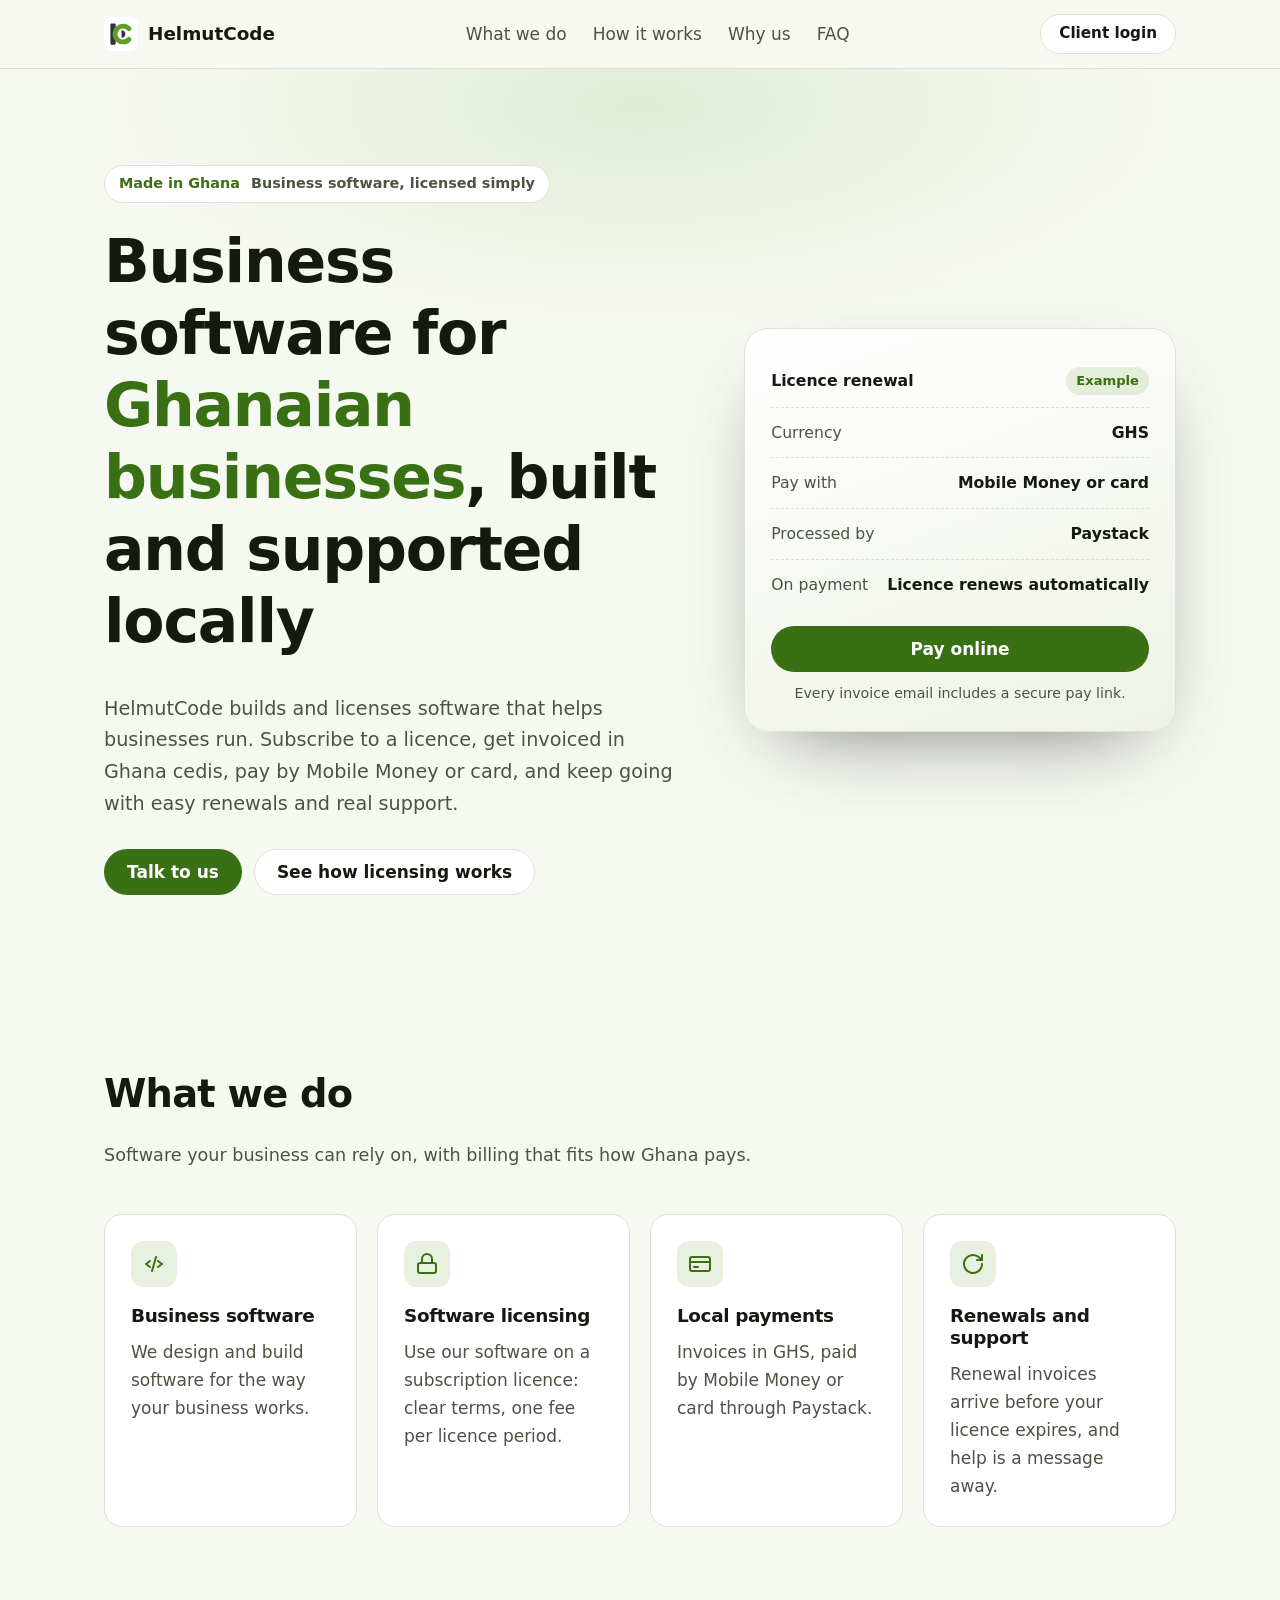
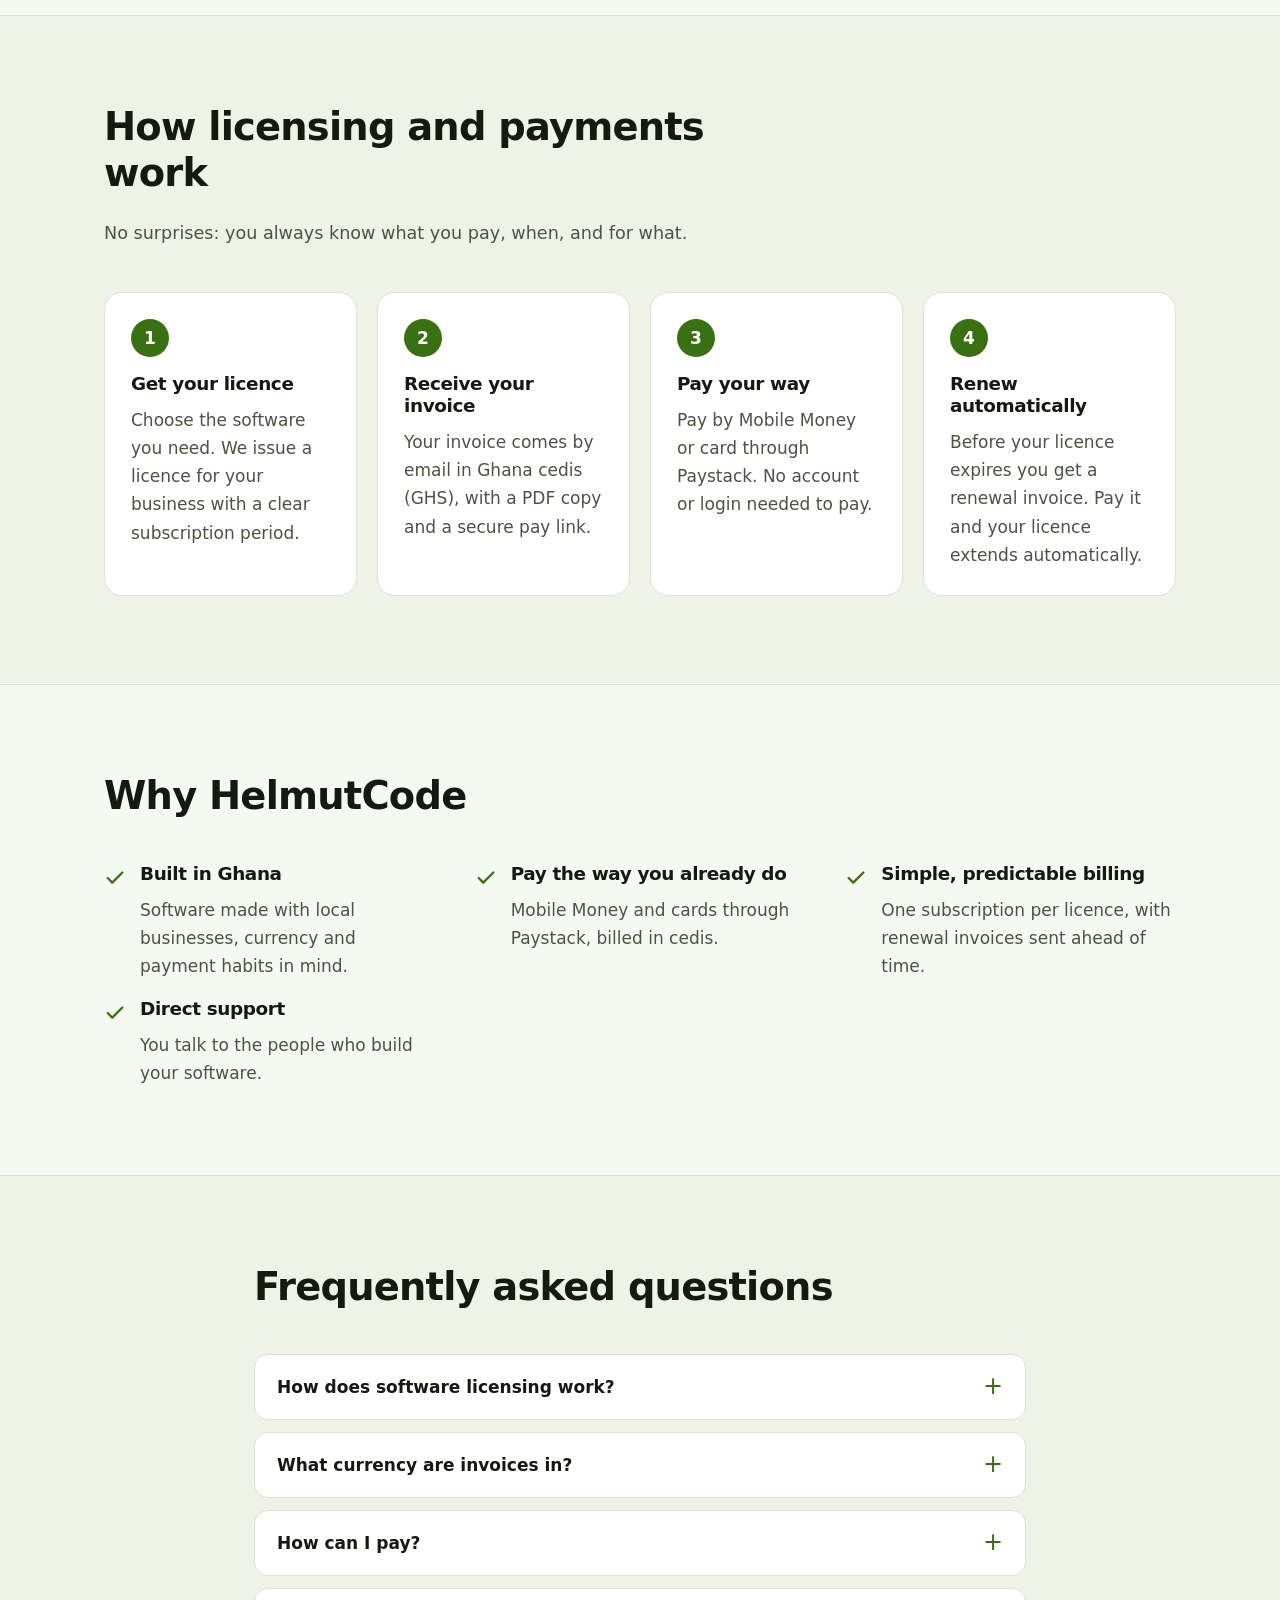
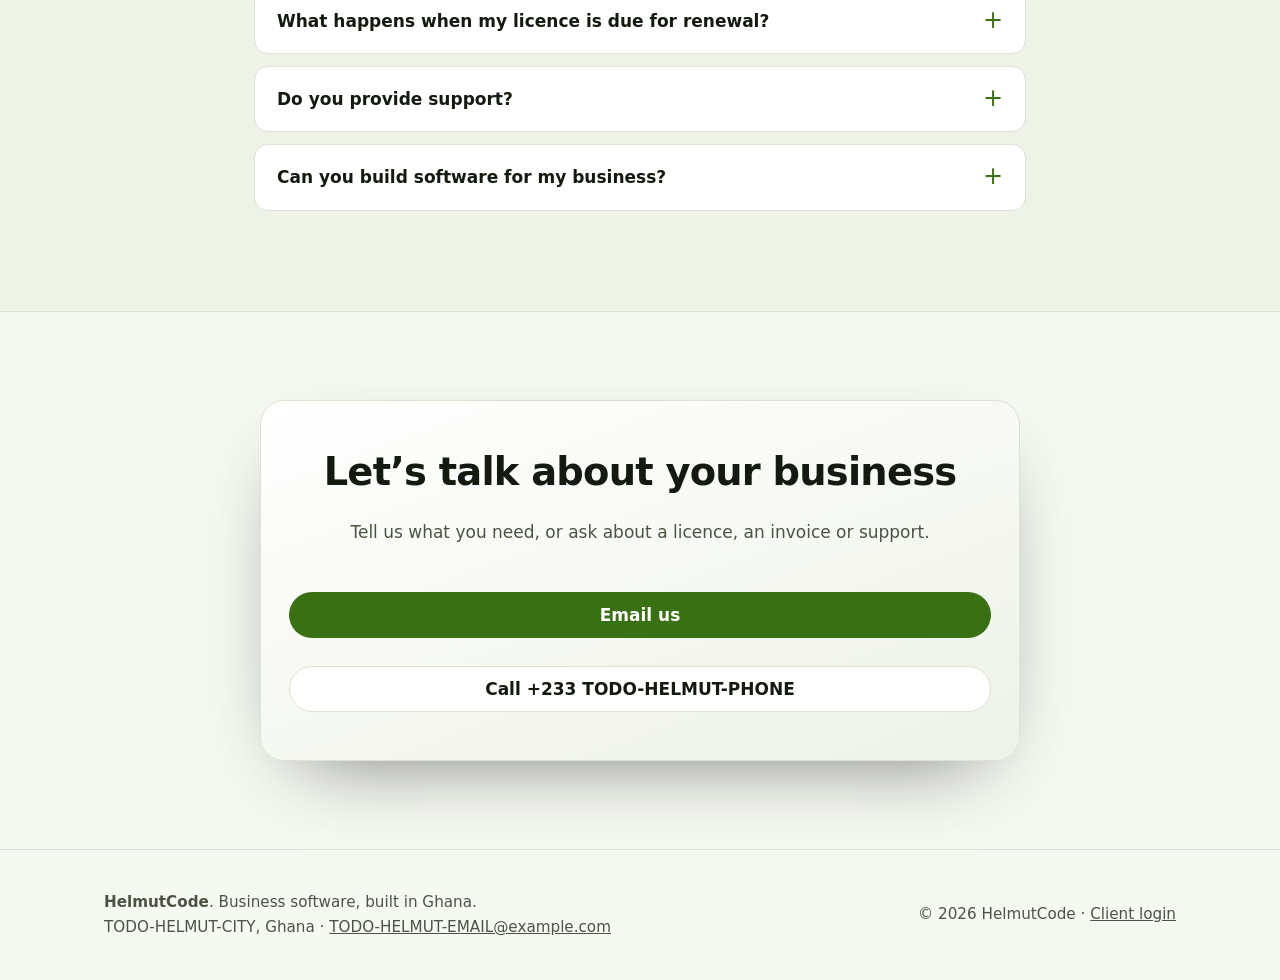
==== Client/wwwroot/landing.html @ ea900c4e "Static SEO landing page at /, admin home moved to /dashboard, noindex headers, fix /pay/{token} SPA " ====
<!DOCTYPE html>
<html lang="en-GH">
<head>
<meta charset="utf-8">
<meta name="viewport" content="width=device-width, initial-scale=1">
<title>HelmutCode | Business Software and Licensing in Ghana</title>
<meta name="description" content="HelmutCode builds and licenses business software in Ghana. Subscription licences invoiced in Ghana cedis (GHS), paid by Mobile Money or card through Paystack, with renewals and support.">
<link rel="canonical" href="https://helmutcode.runasp.net/">
<meta name="robots" content="index, follow, max-image-preview:large">
<meta name="theme-color" content="#10150c" media="(prefers-color-scheme: dark)">
<meta name="theme-color" content="#f6f8f2" media="(prefers-color-scheme: light)">
<meta name="color-scheme" content="dark light">
<meta property="og:type" content="website">
<meta property="og:site_name" content="HelmutCode">
<meta property="og:locale" content="en_GH">
<meta property="og:url" content="https://helmutcode.runasp.net/">
<meta property="og:title" content="HelmutCode | Business Software and Licensing in Ghana">
<meta property="og:description" content="Business software built in Ghana. Subscription licences in GHS, paid by Mobile Money or card, with renewals and support.">
<meta property="og:image" content="https://helmutcode.runasp.net/og-image.png">
<meta property="og:image:width" content="1200">
<meta property="og:image:height" content="630">
<meta property="og:image:alt" content="HelmutCode: business software built in Ghana">
<meta name="twitter:card" content="summary_large_image">
<meta name="twitter:title" content="HelmutCode | Business Software and Licensing in Ghana">
<meta name="twitter:description" content="Business software built in Ghana. Subscription licences in GHS, paid by Mobile Money or card, with renewals and support.">
<meta name="twitter:image" content="https://helmutcode.runasp.net/og-image.png">
<meta name="twitter:image:alt" content="HelmutCode: business software built in Ghana">
<link rel="icon" href="/favicon.ico" sizes="48x48">
<link rel="icon" href="/favicon.svg" type="image/svg+xml">
<link rel="apple-touch-icon" href="/apple-touch-icon.png">
<link rel="manifest" href="/site.webmanifest">
<script type="application/ld+json">
{
  "@context": "https://schema.org",
  "@graph": [
    {
      "@type": "Organization",
      "@id": "https://helmutcode.runasp.net/#organization",
      "name": "HelmutCode",
      "url": "https://helmutcode.runasp.net/",
      "logo": "https://helmutcode.runasp.net/icon-512.png",
      "email": "TODO-HELMUT-EMAIL@example.com",
      "telephone": "+233-TODO-HELMUT-PHONE",
      "areaServed": { "@type": "Country", "name": "Ghana" }
    },
    {
      "@type": "ProfessionalService",
      "@id": "https://helmutcode.runasp.net/#business",
      "name": "HelmutCode",
      "description": "Builds and licenses business software in Ghana. Subscription licences invoiced in GHS, paid by Mobile Money or card through Paystack, with renewals and support.",
      "url": "https://helmutcode.runasp.net/",
      "image": "https://helmutcode.runasp.net/og-image.png",
      "parentOrganization": { "@id": "https://helmutcode.runasp.net/#organization" },
      "email": "TODO-HELMUT-EMAIL@example.com",
      "telephone": "+233-TODO-HELMUT-PHONE",
      "currenciesAccepted": "GHS",
      "paymentAccepted": "Mobile Money, Credit Card, Debit Card",
      "areaServed": { "@type": "Country", "name": "Ghana" },
      "address": {
        "@type": "PostalAddress",
        "streetAddress": "TODO-HELMUT-STREET",
        "addressLocality": "TODO-HELMUT-CITY",
        "addressRegion": "TODO-HELMUT-REGION",
        "addressCountry": "GH"
      }
    },
    {
      "@type": "FAQPage",
      "@id": "https://helmutcode.runasp.net/#faq",
      "mainEntity": [
        { "@type": "Question", "name": "How does software licensing work?",
          "acceptedAnswer": { "@type": "Answer", "text": "You pay a subscription fee for each software licence. The licence stays active for its subscription period and is renewed when the renewal invoice is paid." } },
        { "@type": "Question", "name": "What currency are invoices in?",
          "acceptedAnswer": { "@type": "Answer", "text": "All invoices are issued in Ghana cedis (GHS)." } },
        { "@type": "Question", "name": "How can I pay?",
          "acceptedAnswer": { "@type": "Answer", "text": "Pay by Mobile Money or by card through Paystack. Each invoice email includes a secure pay link, so you do not need an account to pay." } },
        { "@type": "Question", "name": "What happens when my licence is due for renewal?",
          "acceptedAnswer": { "@type": "Answer", "text": "A renewal invoice is emailed before your licence expires. Once it is paid, your licence is renewed automatically for the next period." } },
        { "@type": "Question", "name": "Do you provide support?",
          "acceptedAnswer": { "@type": "Answer", "text": "Yes. Customers with an active licence can contact us for support." } },
        { "@type": "Question", "name": "Can you build software for my business?",
          "acceptedAnswer": { "@type": "Answer", "text": "Yes. Get in touch and tell us what your business needs." } }
      ]
    }
  ]
}
</script>
<style>
:root{--bg:#10150c;--bg2:#151a10;--card:#1d2118;--card2:#272b22;--line:#2f3528;--text:#ededed;--muted:#b4b9aa;--brand:#92d959;--brand-ink:#193800;--accent:#7ccf2e;--glow:rgba(146,217,89,.16);--radius:18px;--max:1120px;color-scheme:dark}
@media (prefers-color-scheme:light){:root{--bg:#f6f8f2;--bg2:#eef2e7;--card:#fff;--card2:#f1f4ec;--line:#dde3d3;--text:#141a10;--muted:#4b5442;--brand:#3a7014;--brand-ink:#fff;--accent:#3a7014;--glow:rgba(92,159,36,.14);color-scheme:light}}
*,*::before,*::after{box-sizing:border-box}
html{scroll-behavior:smooth;-webkit-text-size-adjust:100%}
@media (prefers-reduced-motion:reduce){html{scroll-behavior:auto}}
body{margin:0;background:var(--bg);color:var(--text);font:400 1.0625rem/1.65 Inter,system-ui,-apple-system,"Segoe UI",Roboto,"Helvetica Neue",Arial,sans-serif;text-rendering:optimizeLegibility}
a{color:var(--accent)}
a:focus-visible,summary:focus-visible{outline:3px solid var(--brand);outline-offset:3px;border-radius:6px}
img,svg{display:block}
h1,h2,h3{line-height:1.2;letter-spacing:-.02em;margin:0 0 .6em}
h1{font-size:clamp(2.2rem,5.4vw,3.75rem);font-weight:800}
h2{font-size:clamp(1.7rem,3.4vw,2.4rem);font-weight:750}
h3{font-size:1.15rem;font-weight:700}
p{margin:0 0 1em}
.wrap{max-width:var(--max);margin:0 auto;padding:0 24px}
.skip{position:absolute;left:-999px;top:8px;background:var(--brand);color:var(--brand-ink);padding:8px 14px;border-radius:8px;z-index:10}
.skip:focus{left:12px}
header.top{position:sticky;top:0;z-index:5;background:color-mix(in srgb,var(--bg) 86%,transparent);backdrop-filter:saturate(1.4) blur(10px);border-bottom:1px solid var(--line)}
.nav{display:flex;align-items:center;justify-content:space-between;height:68px;gap:16px}
.brand{display:flex;align-items:center;gap:10px;color:var(--text);text-decoration:none;font-weight:800;font-size:1.15rem}
.nav ul{display:flex;gap:26px;list-style:none;margin:0;padding:0}
.nav ul a{color:var(--muted);text-decoration:none;font-weight:500}
.nav ul a:hover{color:var(--text)}
.btn{display:inline-flex;align-items:center;justify-content:center;gap:8px;min-height:46px;padding:0 22px;border-radius:999px;font-weight:650;text-decoration:none;border:1px solid transparent;transition:transform .15s,background .15s}
.btn:hover{transform:translateY(-1px)}
.btn-primary{background:var(--brand);color:var(--brand-ink)}
.btn-ghost{border-color:var(--line);color:var(--text);background:var(--card)}
.btn-sm{min-height:40px;padding:0 18px;font-size:.95rem}
.hero{position:relative;overflow:hidden;padding:96px 0 88px}
.hero::before{content:"";position:absolute;inset:-30% -10% auto;height:620px;background:radial-gradient(closest-side,var(--glow),transparent 70%);pointer-events:none}
.hero .wrap{position:relative;display:grid;grid-template-columns:1.15fr .85fr;gap:56px;align-items:center}
.eyebrow{display:inline-block;padding:6px 14px;border:1px solid var(--line);border-radius:999px;background:var(--card);color:var(--muted);font-size:.9rem;font-weight:550;margin-bottom:22px}
.eyebrow b{color:var(--brand);font-weight:700;margin-right:6px}
.hl{color:var(--brand)}
.lead{font-size:1.2rem;color:var(--muted);max-width:36em}
.cta{display:flex;flex-wrap:wrap;gap:12px;margin-top:30px}
.panel{background:linear-gradient(160deg,var(--card),var(--bg2));border:1px solid var(--line);border-radius:24px;padding:26px;box-shadow:0 30px 80px -40px rgba(0,0,0,.6)}
.inv-row{display:flex;justify-content:space-between;align-items:center;padding:12px 0;border-bottom:1px dashed var(--line);font-size:.98rem}
.inv-row:last-of-type{border-bottom:0}
.inv-row span:first-child{color:var(--muted)}
.pill{display:inline-block;padding:3px 10px;border-radius:999px;background:var(--glow);color:var(--brand);font-weight:700;font-size:.82rem}
.panel .btn{width:100%;margin-top:16px}
.panel small{display:block;text-align:center;color:var(--muted);margin-top:10px}
section{padding:88px 0}
.alt{background:var(--bg2);border-top:1px solid var(--line);border-bottom:1px solid var(--line)}
.sec-head{max-width:40em;margin-bottom:44px}
.sec-head p{color:var(--muted);font-size:1.1rem}
.grid{display:grid;gap:20px;grid-template-columns:repeat(auto-fit,minmax(240px,1fr))}
.card{background:var(--card);border:1px solid var(--line);border-radius:var(--radius);padding:26px}
.card p{color:var(--muted);margin:0}
.ico{width:46px;height:46px;border-radius:12px;display:grid;place-items:center;background:var(--glow);color:var(--brand);margin-bottom:18px}
.steps{counter-reset:s;list-style:none;padding:0;margin:0;display:grid;gap:20px;grid-template-columns:repeat(auto-fit,minmax(220px,1fr))}
.steps li{counter-increment:s;position:relative;background:var(--card);border:1px solid var(--line);border-radius:var(--radius);padding:26px}
.steps li::before{content:counter(s);display:grid;place-items:center;width:38px;height:38px;border-radius:50%;background:var(--brand);color:var(--brand-ink);font-weight:800;margin-bottom:16px}
.steps p{color:var(--muted);margin:0}
.why{display:grid;grid-template-columns:repeat(auto-fit,minmax(260px,1fr));gap:18px 40px;list-style:none;padding:0;margin:0}
.why li{display:flex;gap:14px}
.why svg{flex:none;color:var(--brand);margin-top:4px}
.why p{color:var(--muted);margin:0}
.faq{max-width:820px}
details{background:var(--card);border:1px solid var(--line);border-radius:14px;margin-bottom:12px}
summary{cursor:pointer;list-style:none;padding:18px 54px 18px 22px;font-weight:650;position:relative}
summary::-webkit-details-marker{display:none}
summary::after{content:"+";position:absolute;right:22px;top:50%;transform:translateY(-50%);font-size:1.5rem;color:var(--brand);font-weight:500}
details[open] summary::after{content:"\2212"}
details p{padding:0 22px 18px;margin:0;color:var(--muted)}
.contact{text-align:center}
.contact .panel{max-width:760px;margin:0 auto;padding:48px 28px}
.contact .cta{justify-content:center}
.contact p{color:var(--muted)}
footer{border-top:1px solid var(--line);padding:40px 0;color:var(--muted);font-size:.95rem}
footer .wrap{display:flex;flex-wrap:wrap;gap:20px;justify-content:space-between;align-items:center}
footer address{font-style:normal}
footer a{color:var(--muted)}
@media (max-width:900px){.hero .wrap{grid-template-columns:1fr;gap:40px}.hero{padding:64px 0}.nav ul{display:none}section{padding:64px 0}}
@media (max-width:420px){.wrap{padding:0 18px}.cta .btn{width:100%}}
</style>
</head>
<body>
<a class="skip" href="#main">Skip to content</a>
<header class="top">
  <nav class="wrap nav" aria-label="Main">
    <a class="brand" href="/" aria-label="HelmutCode home">
      <svg width="34" height="34" viewBox="0 0 64 64" aria-hidden="true"><rect width="64" height="64" rx="14" fill="#fff"/><rect x="12" y="12" width="10" height="40" rx="2" fill="#2f353b"/><path d="M47 22a15 15 0 1 0 0 20" fill="none" stroke="#5c9f24" stroke-width="9" stroke-linecap="round"/><path d="M33 25v14a7 7 0 0 0 0-14z" fill="#2f353b"/></svg>
      HelmutCode
    </a>
    <ul>
      <li><a href="#services">What we do</a></li>
      <li><a href="#how">How it works</a></li>
      <li><a href="#why">Why us</a></li>
      <li><a href="#faq">FAQ</a></li>
    </ul>
    <a class="btn btn-ghost btn-sm" href="/dashboard" rel="nofollow">Client login</a>
  </nav>
</header>

<main id="main">
  <section class="hero" aria-labelledby="hero-title">
    <div class="wrap">
      <div>
        <p class="eyebrow"><b>Made in Ghana</b> Business software, licensed simply</p>
        <h1 id="hero-title">Business software for <span class="hl">Ghanaian businesses</span>, built and supported locally</h1>
        <p class="lead">HelmutCode builds and licenses software that helps businesses run. Subscribe to a licence, get invoiced in Ghana cedis, pay by Mobile Money or card, and keep going with easy renewals and real support.</p>
        <div class="cta">
          <a class="btn btn-primary" href="#contact">Talk to us</a>
          <a class="btn btn-ghost" href="#how">See how licensing works</a>
        </div>
      </div>
      <div class="panel" aria-label="Example of how an invoice looks">
        <div class="inv-row"><strong>Licence renewal</strong><span class="pill">Example</span></div>
        <div class="inv-row"><span>Currency</span><strong>GHS</strong></div>
        <div class="inv-row"><span>Pay with</span><strong>Mobile Money or card</strong></div>
        <div class="inv-row"><span>Processed by</span><strong>Paystack</strong></div>
        <div class="inv-row"><span>On payment</span><strong>Licence renews automatically</strong></div>
        <span class="btn btn-primary" aria-hidden="true">Pay online</span>
        <small>Every invoice email includes a secure pay link.</small>
      </div>
    </div>
  </section>

  <section id="services" aria-labelledby="services-title">
    <div class="wrap">
      <div class="sec-head">
        <h2 id="services-title">What we do</h2>
        <p>Software your business can rely on, with billing that fits how Ghana pays.</p>
      </div>
      <div class="grid">
        <article class="card">
          <div class="ico"><svg width="24" height="24" viewBox="0 0 24 24" fill="none" stroke="currentColor" stroke-width="2" stroke-linecap="round" stroke-linejoin="round" aria-hidden="true"><path d="m8 9-4 3 4 3M16 9l4 3-4 3M14 5l-4 14"/></svg></div>
          <h3>Business software</h3>
          <p>We design and build software for the way your business works.</p>
          <!-- TODO-HELMUT: name your products here, e.g. "<strong>Product name</strong>: one line on what it does". -->
        </article>
        <article class="card">
          <div class="ico"><svg width="24" height="24" viewBox="0 0 24 24" fill="none" stroke="currentColor" stroke-width="2" stroke-linecap="round" stroke-linejoin="round" aria-hidden="true"><rect x="3" y="11" width="18" height="10" rx="2"/><path d="M7 11V7a5 5 0 0 1 10 0v4"/></svg></div>
          <h3>Software licensing</h3>
          <p>Use our software on a subscription licence: clear terms, one fee per licence period.</p>
        </article>
        <article class="card">
          <div class="ico"><svg width="24" height="24" viewBox="0 0 24 24" fill="none" stroke="currentColor" stroke-width="2" stroke-linecap="round" stroke-linejoin="round" aria-hidden="true"><rect x="2" y="5" width="20" height="14" rx="2"/><path d="M2 10h20M6 15h4"/></svg></div>
          <h3>Local payments</h3>
          <p>Invoices in GHS, paid by Mobile Money or card through Paystack.</p>
        </article>
        <article class="card">
          <div class="ico"><svg width="24" height="24" viewBox="0 0 24 24" fill="none" stroke="currentColor" stroke-width="2" stroke-linecap="round" stroke-linejoin="round" aria-hidden="true"><path d="M21 12a9 9 0 1 1-3-6.7L21 8"/><path d="M21 3v5h-5"/></svg></div>
          <h3>Renewals and support</h3>
          <p>Renewal invoices arrive before your licence expires, and help is a message away.</p>
        </article>
      </div>
    </div>
  </section>

  <section id="how" class="alt" aria-labelledby="how-title">
    <div class="wrap">
      <div class="sec-head">
        <h2 id="how-title">How licensing and payments work</h2>
        <p>No surprises: you always know what you pay, when, and for what.</p>
      </div>
      <ol class="steps">
        <li><h3>Get your licence</h3><p>Choose the software you need. We issue a licence for your business with a clear subscription period.</p></li>
        <li><h3>Receive your invoice</h3><p>Your invoice comes by email in Ghana cedis (GHS), with a PDF copy and a secure pay link.</p></li>
        <li><h3>Pay your way</h3><p>Pay by Mobile Money or card through Paystack. No account or login needed to pay.</p></li>
        <li><h3>Renew automatically</h3><p>Before your licence expires you get a renewal invoice. Pay it and your licence extends automatically.</p></li>
      </ol>
    </div>
  </section>

  <section id="why" aria-labelledby="why-title">
    <div class="wrap">
      <div class="sec-head">
        <h2 id="why-title">Why HelmutCode</h2>
      </div>
      <ul class="why">
        <li><svg width="22" height="22" viewBox="0 0 24 24" fill="none" stroke="currentColor" stroke-width="2.5" stroke-linecap="round" stroke-linejoin="round" aria-hidden="true"><path d="M20 6 9 17l-5-5"/></svg><div><h3>Built in Ghana</h3><p>Software made with local businesses, currency and payment habits in mind.</p></div></li>
        <li><svg width="22" height="22" viewBox="0 0 24 24" fill="none" stroke="currentColor" stroke-width="2.5" stroke-linecap="round" stroke-linejoin="round" aria-hidden="true"><path d="M20 6 9 17l-5-5"/></svg><div><h3>Pay the way you already do</h3><p>Mobile Money and cards through Paystack, billed in cedis.</p></div></li>
        <li><svg width="22" height="22" viewBox="0 0 24 24" fill="none" stroke="currentColor" stroke-width="2.5" stroke-linecap="round" stroke-linejoin="round" aria-hidden="true"><path d="M20 6 9 17l-5-5"/></svg><div><h3>Simple, predictable billing</h3><p>One subscription per licence, with renewal invoices sent ahead of time.</p></div></li>
        <li><svg width="22" height="22" viewBox="0 0 24 24" fill="none" stroke="currentColor" stroke-width="2.5" stroke-linecap="round" stroke-linejoin="round" aria-hidden="true"><path d="M20 6 9 17l-5-5"/></svg><div><h3>Direct support</h3><p>You talk to the people who build your software.</p></div></li>
      </ul>
    </div>
  </section>

  <section id="faq" class="alt" aria-labelledby="faq-title">
    <div class="wrap faq">
      <div class="sec-head"><h2 id="faq-title">Frequently asked questions</h2></div>
      <!-- Keep these answers identical to the FAQPage JSON-LD in <head>. -->
      <details><summary>How does software licensing work?</summary><p>You pay a subscription fee for each software licence. The licence stays active for its subscription period and is renewed when the renewal invoice is paid.</p></details>
      <details><summary>What currency are invoices in?</summary><p>All invoices are issued in Ghana cedis (GHS).</p></details>
      <details><summary>How can I pay?</summary><p>Pay by Mobile Money or by card through Paystack. Each invoice email includes a secure pay link, so you do not need an account to pay.</p></details>
      <details><summary>What happens when my licence is due for renewal?</summary><p>A renewal invoice is emailed before your licence expires. Once it is paid, your licence is renewed automatically for the next period.</p></details>
      <details><summary>Do you provide support?</summary><p>Yes. Customers with an active licence can contact us for support.</p></details>
      <details><summary>Can you build software for my business?</summary><p>Yes. Get in touch and tell us what your business needs.</p></details>
    </div>
  </section>

  <section id="contact" class="contact" aria-labelledby="contact-title">
    <div class="wrap">
      <div class="panel">
        <h2 id="contact-title">Let’s talk about your business</h2>
        <p>Tell us what you need, or ask about a licence, an invoice or support.</p>
        <div class="cta">
          <!-- TODO-HELMUT: replace the email and phone below (also in the footer and the JSON-LD in <head>). -->
          <a class="btn btn-primary" href="mailto:TODO-HELMUT-EMAIL@example.com">Email us</a>
          <a class="btn btn-ghost" href="tel:+233000000000">Call +233 TODO-HELMUT-PHONE</a>
        </div>
      </div>
    </div>
  </section>
</main>

<footer>
  <div class="wrap">
    <div>
      <strong>HelmutCode</strong>. Business software, built in Ghana.
      <address><!-- TODO-HELMUT: city and region --> TODO-HELMUT-CITY, Ghana · <a href="mailto:TODO-HELMUT-EMAIL@example.com">TODO-HELMUT-EMAIL@example.com</a></address>
    </div>
    <div>© <span>2026</span> HelmutCode · <a href="/dashboard" rel="nofollow">Client login</a></div>
  </div>
</footer>
</body>
</html>
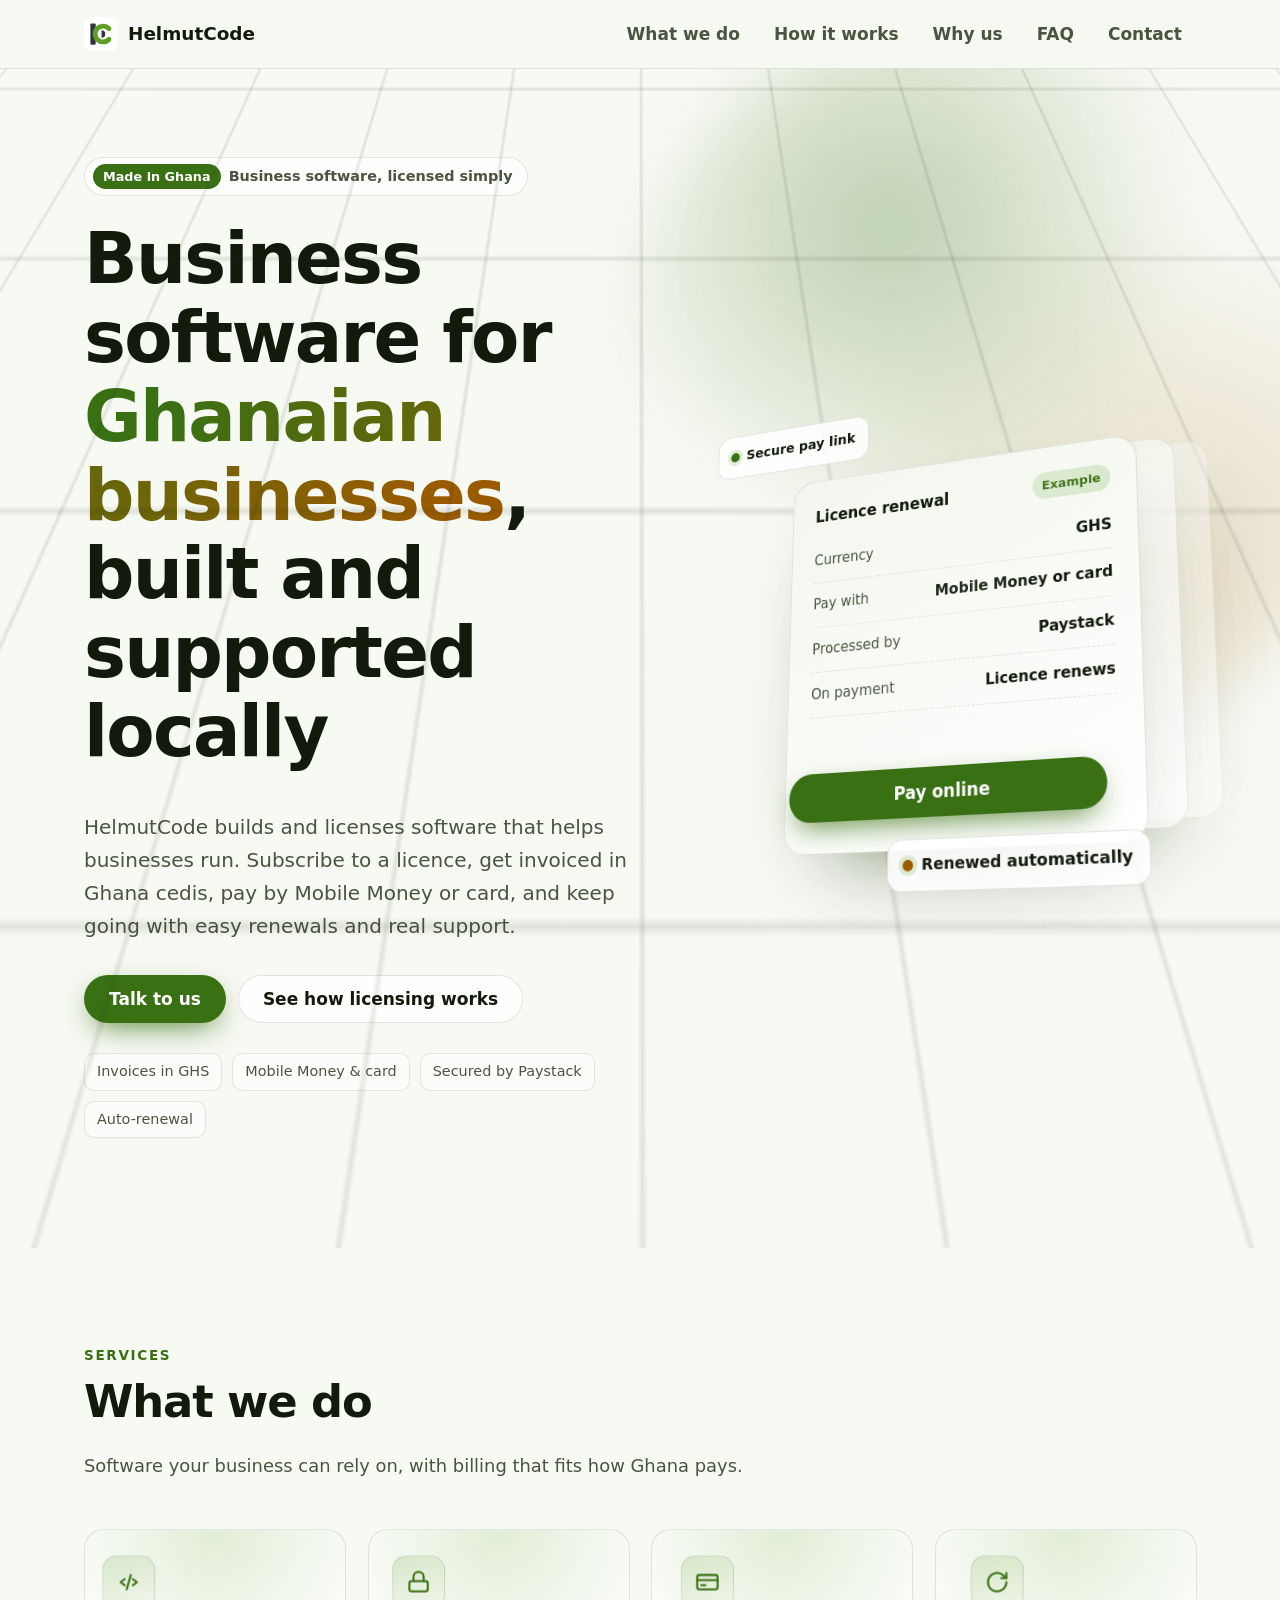
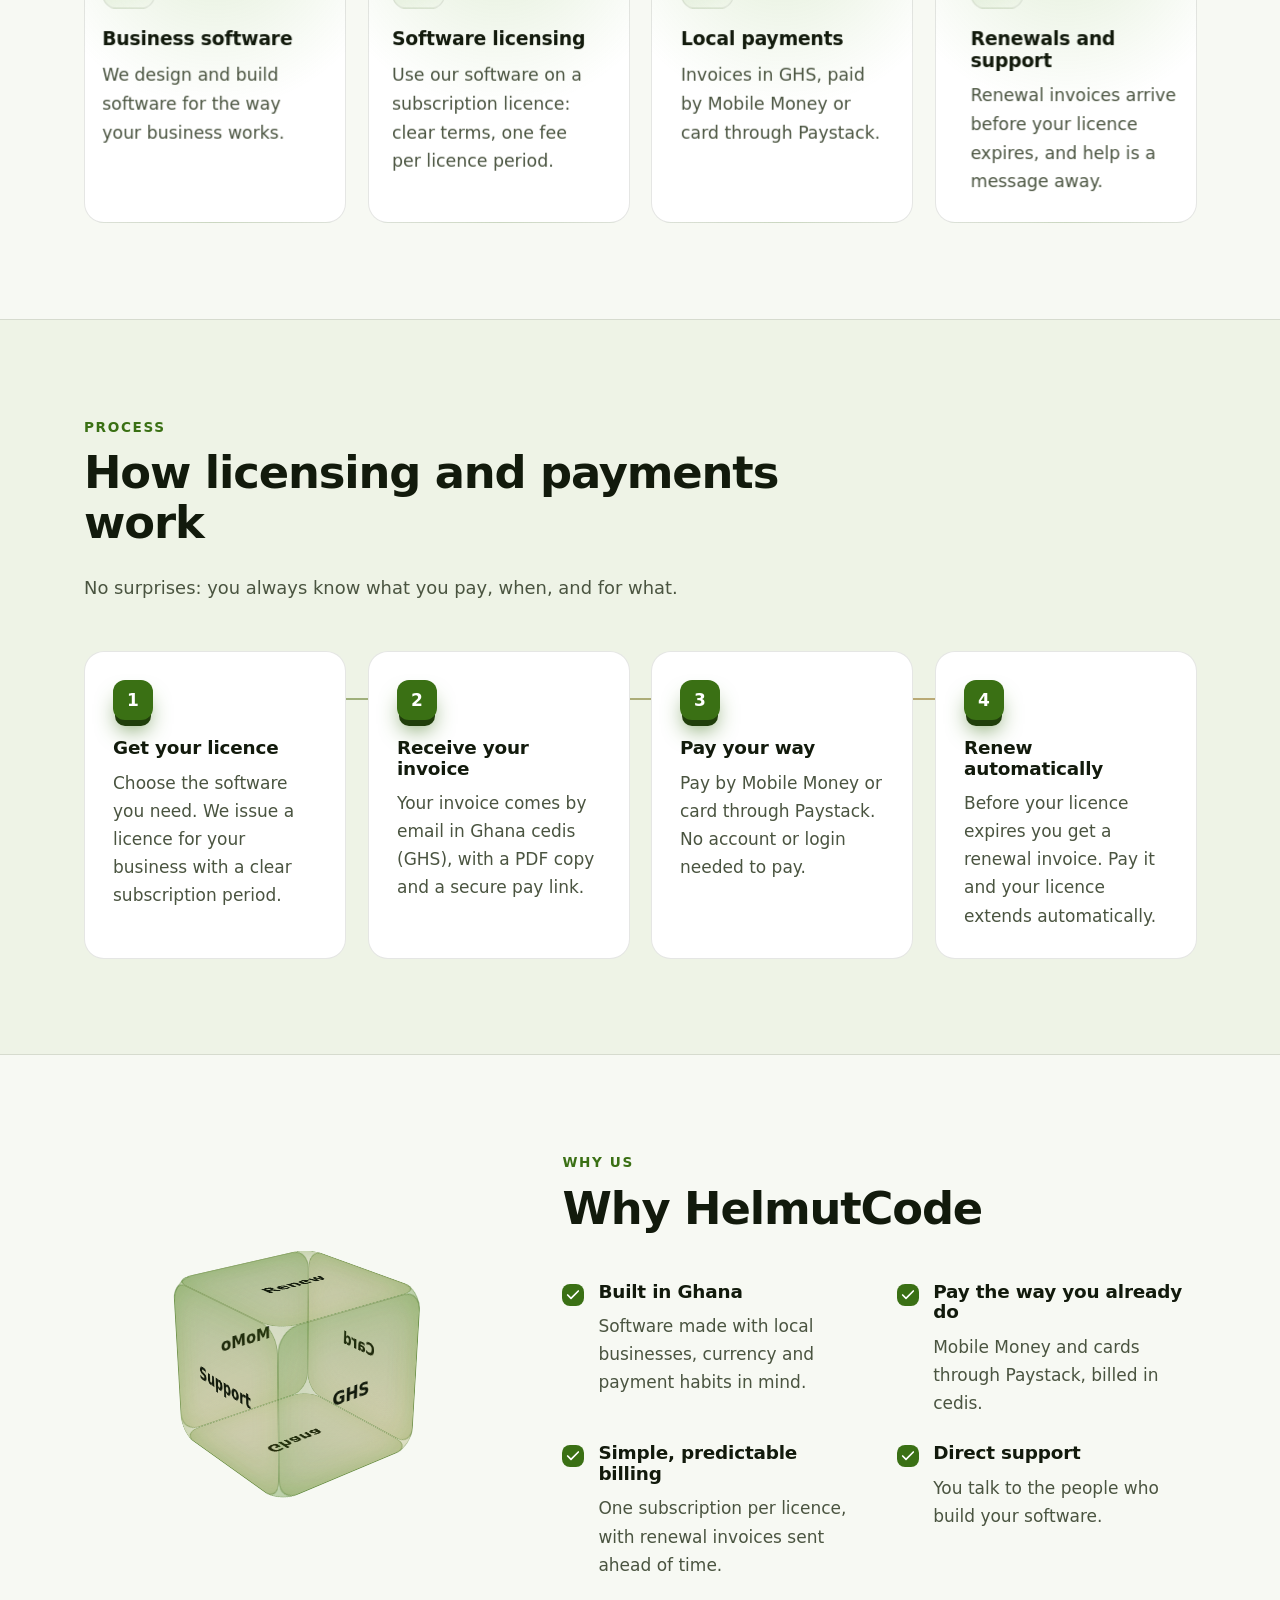
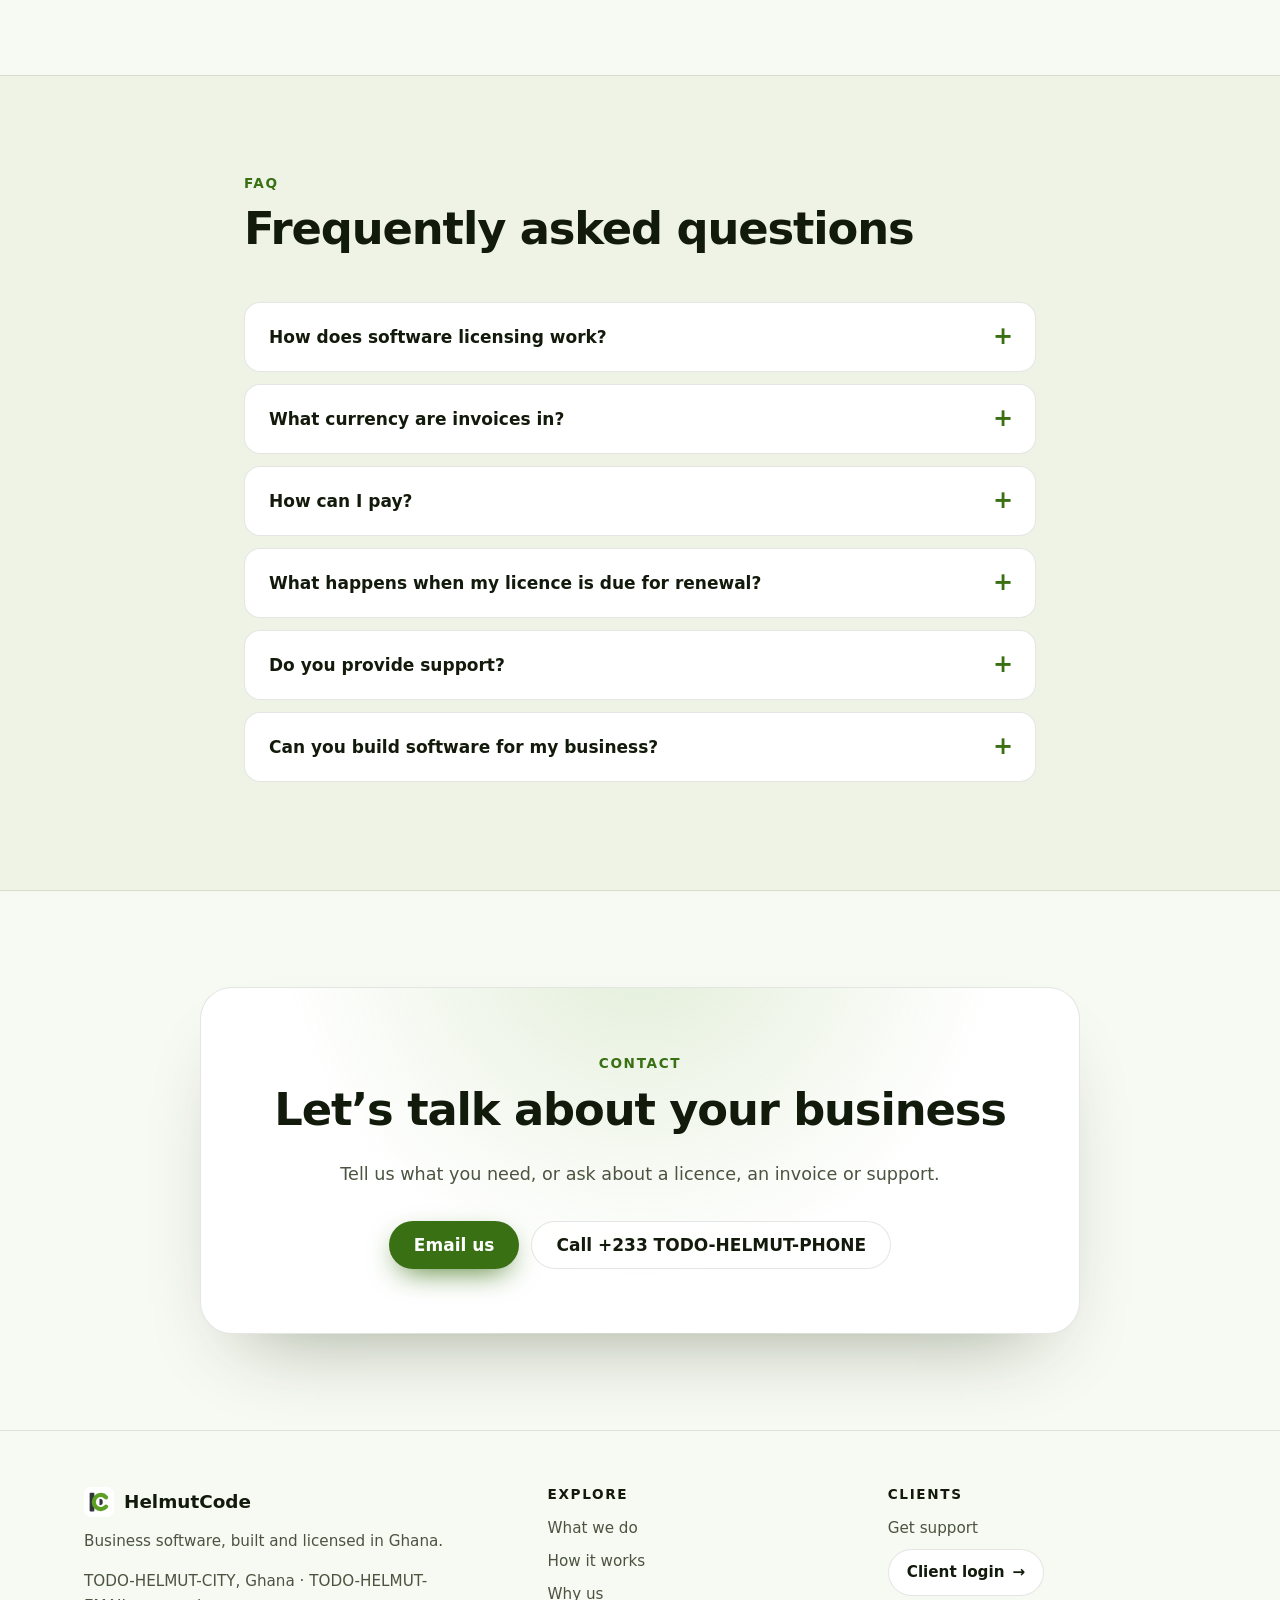
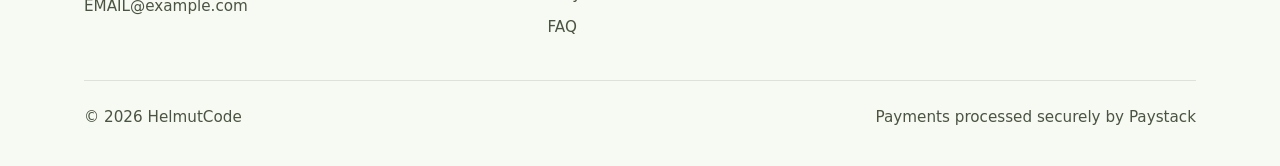
==== commit 290ce829: "Landing page v2: WebGL hero, CSS 3D, footer-only client login, SEO/a11y tests" ====
--- a/Client/wwwroot/landing.html
+++ b/Client/wwwroot/landing.html
@@ -85,84 +85,129 @@
   ]
 }
 </script>
+<link rel="modulepreload" href="/js/landing.js">
 <style>
-:root{--bg:#10150c;--bg2:#151a10;--card:#1d2118;--card2:#272b22;--line:#2f3528;--text:#ededed;--muted:#b4b9aa;--brand:#92d959;--brand-ink:#193800;--accent:#7ccf2e;--glow:rgba(146,217,89,.16);--radius:18px;--max:1120px;color-scheme:dark}
-@media (prefers-color-scheme:light){:root{--bg:#f6f8f2;--bg2:#eef2e7;--card:#fff;--card2:#f1f4ec;--line:#dde3d3;--text:#141a10;--muted:#4b5442;--brand:#3a7014;--brand-ink:#fff;--accent:#3a7014;--glow:rgba(92,159,36,.14);color-scheme:light}}
+:root{--bg:#0b0f08;--bg2:#10160b;--card:#161c11;--card2:#1e2617;--line:rgba(255,255,255,.09);--text:#eef2e8;--muted:#b3bba7;--brand:#92d959;--brand2:#f7c04a;--brand-ink:#132b00;--accent:#a6e472;--glow:rgba(146,217,89,.22);--shadow:0 40px 90px -40px rgba(0,0,0,.85);--radius:20px;--max:1160px;color-scheme:dark}
+@media (prefers-color-scheme:light){:root{--bg:#f7f9f3;--bg2:#eef3e6;--card:#fff;--card2:#f3f6ee;--line:rgba(20,30,10,.11);--text:#121a0c;--muted:#4a5440;--brand:#3a7014;--brand2:#9a5b00;--brand-ink:#fff;--accent:#2f5e0f;--glow:rgba(92,159,36,.18);--shadow:0 40px 80px -45px rgba(30,50,10,.45);color-scheme:light}}
 *,*::before,*::after{box-sizing:border-box}
 html{scroll-behavior:smooth;-webkit-text-size-adjust:100%}
-@media (prefers-reduced-motion:reduce){html{scroll-behavior:auto}}
-body{margin:0;background:var(--bg);color:var(--text);font:400 1.0625rem/1.65 Inter,system-ui,-apple-system,"Segoe UI",Roboto,"Helvetica Neue",Arial,sans-serif;text-rendering:optimizeLegibility}
+body{margin:0;background:var(--bg);color:var(--text);font:400 1.0625rem/1.65 system-ui,-apple-system,"Segoe UI",Roboto,"Helvetica Neue",Arial,sans-serif;overflow-x:hidden}
 a{color:var(--accent)}
-a:focus-visible,summary:focus-visible{outline:3px solid var(--brand);outline-offset:3px;border-radius:6px}
+:focus-visible{outline:3px solid var(--brand);outline-offset:3px;border-radius:8px}
 img,svg{display:block}
-h1,h2,h3{line-height:1.2;letter-spacing:-.02em;margin:0 0 .6em}
-h1{font-size:clamp(2.2rem,5.4vw,3.75rem);font-weight:800}
-h2{font-size:clamp(1.7rem,3.4vw,2.4rem);font-weight:750}
-h3{font-size:1.15rem;font-weight:700}
+h1,h2,h3{line-height:1.12;letter-spacing:-.025em;margin:0 0 .55em}
+h1{font-size:clamp(2.4rem,6vw,4.4rem);font-weight:850}
+h2{font-size:clamp(1.8rem,3.8vw,2.8rem);font-weight:800}
+h3{font-size:1.15rem;font-weight:700;letter-spacing:-.01em}
 p{margin:0 0 1em}
 .wrap{max-width:var(--max);margin:0 auto;padding:0 24px}
-.skip{position:absolute;left:-999px;top:8px;background:var(--brand);color:var(--brand-ink);padding:8px 14px;border-radius:8px;z-index:10}
+.skip{position:absolute;left:-999px;top:8px;background:var(--brand);color:var(--brand-ink);padding:8px 14px;border-radius:8px;z-index:20}
 .skip:focus{left:12px}
-header.top{position:sticky;top:0;z-index:5;background:color-mix(in srgb,var(--bg) 86%,transparent);backdrop-filter:saturate(1.4) blur(10px);border-bottom:1px solid var(--line)}
+.grad{background:linear-gradient(100deg,var(--brand) 10%,var(--brand2) 90%);-webkit-background-clip:text;background-clip:text;color:transparent}
+header.top{position:sticky;top:0;z-index:10;background:color-mix(in srgb,var(--bg) 78%,transparent);backdrop-filter:saturate(1.5) blur(14px);-webkit-backdrop-filter:saturate(1.5) blur(14px);border-bottom:1px solid var(--line)}
 .nav{display:flex;align-items:center;justify-content:space-between;height:68px;gap:16px}
 .brand{display:flex;align-items:center;gap:10px;color:var(--text);text-decoration:none;font-weight:800;font-size:1.15rem}
-.nav ul{display:flex;gap:26px;list-style:none;margin:0;padding:0}
-.nav ul a{color:var(--muted);text-decoration:none;font-weight:500}
-.nav ul a:hover{color:var(--text)}
-.btn{display:inline-flex;align-items:center;justify-content:center;gap:8px;min-height:46px;padding:0 22px;border-radius:999px;font-weight:650;text-decoration:none;border:1px solid transparent;transition:transform .15s,background .15s}
-.btn:hover{transform:translateY(-1px)}
-.btn-primary{background:var(--brand);color:var(--brand-ink)}
-.btn-ghost{border-color:var(--line);color:var(--text);background:var(--card)}
-.btn-sm{min-height:40px;padding:0 18px;font-size:.95rem}
-.hero{position:relative;overflow:hidden;padding:96px 0 88px}
-.hero::before{content:"";position:absolute;inset:-30% -10% auto;height:620px;background:radial-gradient(closest-side,var(--glow),transparent 70%);pointer-events:none}
-.hero .wrap{position:relative;display:grid;grid-template-columns:1.15fr .85fr;gap:56px;align-items:center}
-.eyebrow{display:inline-block;padding:6px 14px;border:1px solid var(--line);border-radius:999px;background:var(--card);color:var(--muted);font-size:.9rem;font-weight:550;margin-bottom:22px}
-.eyebrow b{color:var(--brand);font-weight:700;margin-right:6px}
-.hl{color:var(--brand)}
-.lead{font-size:1.2rem;color:var(--muted);max-width:36em}
-.cta{display:flex;flex-wrap:wrap;gap:12px;margin-top:30px}
-.panel{background:linear-gradient(160deg,var(--card),var(--bg2));border:1px solid var(--line);border-radius:24px;padding:26px;box-shadow:0 30px 80px -40px rgba(0,0,0,.6)}
-.inv-row{display:flex;justify-content:space-between;align-items:center;padding:12px 0;border-bottom:1px dashed var(--line);font-size:.98rem}
-.inv-row:last-of-type{border-bottom:0}
-.inv-row span:first-child{color:var(--muted)}
-.pill{display:inline-block;padding:3px 10px;border-radius:999px;background:var(--glow);color:var(--brand);font-weight:700;font-size:.82rem}
-.panel .btn{width:100%;margin-top:16px}
-.panel small{display:block;text-align:center;color:var(--muted);margin-top:10px}
-section{padding:88px 0}
-.alt{background:var(--bg2);border-top:1px solid var(--line);border-bottom:1px solid var(--line)}
-.sec-head{max-width:40em;margin-bottom:44px}
-.sec-head p{color:var(--muted);font-size:1.1rem}
-.grid{display:grid;gap:20px;grid-template-columns:repeat(auto-fit,minmax(240px,1fr))}
-.card{background:var(--card);border:1px solid var(--line);border-radius:var(--radius);padding:26px}
+.nav ul{display:flex;gap:6px;list-style:none;margin:0;padding:0}
+.nav ul a{display:block;padding:8px 14px;border-radius:999px;color:var(--muted);text-decoration:none;font-weight:550}
+.nav ul a:hover{color:var(--text);background:var(--card)}
+.btn{display:inline-flex;align-items:center;justify-content:center;gap:8px;min-height:48px;padding:0 24px;border-radius:999px;font-weight:700;text-decoration:none;border:1px solid transparent;transition:transform .2s,box-shadow .2s,background .2s}
+.btn:hover{transform:translateY(-2px)}
+.btn-primary{background:var(--brand);color:var(--brand-ink);box-shadow:0 10px 30px -10px var(--brand)}
+.btn-primary:hover{box-shadow:0 16px 40px -12px var(--brand)}
+.btn-ghost{border-color:var(--line);color:var(--text);background:color-mix(in srgb,var(--card) 80%,transparent)}
+/* Hero */
+.hero{position:relative;overflow:hidden;padding:88px 0 110px;isolation:isolate}
+.hero::after{content:"";position:absolute;inset:auto 0 0;height:160px;background:linear-gradient(transparent,var(--bg));z-index:-1;pointer-events:none}
+.bg-grid{position:absolute;inset:-40% -20% 0;z-index:-3;background-image:linear-gradient(var(--line) 1px,transparent 1px),linear-gradient(90deg,var(--line) 1px,transparent 1px);background-size:56px 56px;transform:perspective(700px) rotateX(62deg) translateY(-10%);transform-origin:50% 0;-webkit-mask-image:radial-gradient(ellipse at 50% 20%,#000 20%,transparent 70%);mask-image:radial-gradient(ellipse at 50% 20%,#000 20%,transparent 70%);pointer-events:none}
+.orb{position:absolute;right:-8%;top:-6%;width:min(760px,95vw);aspect-ratio:1;z-index:-2;border-radius:50%;background:radial-gradient(circle at 35% 30%,color-mix(in srgb,var(--brand) 55%,transparent),transparent 42%),radial-gradient(circle at 70% 75%,color-mix(in srgb,var(--brand2) 35%,transparent),transparent 45%);filter:blur(30px);opacity:.55;pointer-events:none}
+#scene{position:absolute;right:-6%;top:-4%;width:min(820px,100vw);height:min(820px,100vw);z-index:-1;opacity:0;transition:opacity 1.6s ease;pointer-events:none}
+#scene.on{opacity:1}
+.hero .wrap{display:grid;grid-template-columns:1.1fr .9fr;gap:48px;align-items:center}
+.eyebrow{display:inline-flex;align-items:center;gap:8px;padding:6px 14px 6px 8px;border:1px solid var(--line);border-radius:999px;background:color-mix(in srgb,var(--card) 75%,transparent);color:var(--muted);font-size:.9rem;font-weight:550;margin-bottom:24px}
+.eyebrow b{white-space:nowrap;background:var(--brand);color:var(--brand-ink);border-radius:999px;padding:2px 10px;font-size:.8rem}
+.lead{font-size:clamp(1.08rem,1.6vw,1.25rem);color:var(--muted);max-width:34em}
+.cta{display:flex;flex-wrap:wrap;gap:12px;margin-top:32px}
+.chips{display:flex;flex-wrap:wrap;gap:10px;list-style:none;padding:0;margin:30px 0 0}
+.chips li{padding:6px 12px;border-radius:10px;border:1px solid var(--line);color:var(--muted);font-size:.9rem;background:color-mix(in srgb,var(--card) 60%,transparent)}
+/* 3D invoice stack */
+.stage{perspective:1400px;display:grid;place-items:center;min-height:440px}
+.stack{position:relative;width:min(380px,88vw);height:400px;transform-style:preserve-3d;transform:rotateX(calc(14deg + var(--px,0deg))) rotateY(calc(-22deg + var(--py,0deg)));transition:transform .5s cubic-bezier(.2,.7,.2,1)}
+.sheet{position:absolute;inset:0;border-radius:24px;border:1px solid var(--line);background:linear-gradient(155deg,var(--card2),var(--card));box-shadow:var(--shadow)}
+.sheet.s3{transform:translateZ(-120px) translate(46px,-34px);opacity:.45}
+.sheet.s2{transform:translateZ(-60px) translate(24px,-18px);opacity:.7}
+.sheet.s1{transform:translateZ(0);padding:26px;display:flex;flex-direction:column;transform-style:preserve-3d}
+.sheet.s1::before{content:"";position:absolute;inset:0;border-radius:inherit;background:linear-gradient(120deg,transparent 30%,rgba(255,255,255,.07) 48%,transparent 62%);pointer-events:none}
+.inv-head{display:flex;justify-content:space-between;align-items:center;margin-bottom:12px}
+.inv-row{display:flex;justify-content:space-between;align-items:center;gap:12px;padding:11px 0;border-bottom:1px dashed var(--line);font-size:.96rem}
+.inv-row span{color:var(--muted)}
+.pill{display:inline-block;padding:3px 10px;border-radius:999px;background:var(--glow);color:var(--brand);font-weight:700;font-size:.8rem}
+.sheet .btn{margin-top:auto;width:100%;transform:translateZ(40px)}
+.float{position:absolute;padding:10px 14px;border-radius:14px;border:1px solid var(--line);background:color-mix(in srgb,var(--card) 88%,transparent);box-shadow:var(--shadow);font-weight:700;font-size:.9rem;display:flex;align-items:center;gap:8px;white-space:nowrap}
+.float i{width:10px;height:10px;border-radius:50%;background:var(--brand);box-shadow:0 0 0 4px var(--glow);font-style:normal}
+.f1{left:-40px;top:-24px;transform:translateZ(90px)}
+.f2{right:-34px;bottom:-50px;transform:translateZ(130px)}
+.f2 i{background:var(--brand2)}
+/* Sections */
+section{padding:96px 0;position:relative}
+.alt{background:var(--bg2);border-block:1px solid var(--line)}
+.sec-head{max-width:42em;margin-bottom:48px}
+.kicker{display:block;color:var(--brand);font-weight:750;font-size:.85rem;letter-spacing:.12em;text-transform:uppercase;margin-bottom:10px}
+.sec-head p{color:var(--muted);font-size:1.12rem}
+.grid{display:grid;gap:22px;grid-template-columns:repeat(auto-fit,minmax(240px,1fr));perspective:1200px}
+.tilt{transform:rotateX(var(--rx,0deg)) rotateY(var(--ry,0deg));transition:transform .35s cubic-bezier(.2,.7,.2,1),border-color .3s;transform-style:preserve-3d;will-change:transform}
+.card{position:relative;background:radial-gradient(400px circle at var(--mx,50%) var(--my,0%),var(--glow),transparent 45%),var(--card);border:1px solid var(--line);border-radius:var(--radius);padding:28px}
+.card:hover{border-color:color-mix(in srgb,var(--brand) 45%,var(--line))}
 .card p{color:var(--muted);margin:0}
-.ico{width:46px;height:46px;border-radius:12px;display:grid;place-items:center;background:var(--glow);color:var(--brand);margin-bottom:18px}
-.steps{counter-reset:s;list-style:none;padding:0;margin:0;display:grid;gap:20px;grid-template-columns:repeat(auto-fit,minmax(220px,1fr))}
-.steps li{counter-increment:s;position:relative;background:var(--card);border:1px solid var(--line);border-radius:var(--radius);padding:26px}
-.steps li::before{content:counter(s);display:grid;place-items:center;width:38px;height:38px;border-radius:50%;background:var(--brand);color:var(--brand-ink);font-weight:800;margin-bottom:16px}
+.card>*{transform:translateZ(24px)}
+.ico{width:52px;height:52px;border-radius:14px;display:grid;place-items:center;background:linear-gradient(145deg,var(--glow),transparent);border:1px solid var(--line);color:var(--brand);margin-bottom:20px;box-shadow:inset 0 1px 0 rgba(255,255,255,.08)}
+/* Steps: a 3D track */
+.steps{counter-reset:s;list-style:none;padding:0;margin:0;display:grid;gap:22px;grid-template-columns:repeat(4,1fr);position:relative}
+.steps::before{content:"";position:absolute;left:4%;right:4%;top:47px;height:2px;background:linear-gradient(90deg,var(--brand),var(--brand2));opacity:.5}
+.steps li{counter-increment:s;position:relative;background:var(--card);border:1px solid var(--line);border-radius:var(--radius);padding:28px}
+.steps li::before{content:counter(s);display:grid;place-items:center;width:40px;height:40px;border-radius:12px;background:var(--brand);color:var(--brand-ink);font-weight:850;margin-bottom:18px;position:relative;box-shadow:0 8px 0 -2px color-mix(in srgb,var(--brand) 55%,#000),0 14px 24px -8px var(--brand);transform:translateZ(30px)}
 .steps p{color:var(--muted);margin:0}
-.why{display:grid;grid-template-columns:repeat(auto-fit,minmax(260px,1fr));gap:18px 40px;list-style:none;padding:0;margin:0}
+/* Why: split with 3D cube */
+.why-wrap{display:grid;grid-template-columns:.8fr 1.2fr;gap:56px;align-items:center}
+.cube-stage{perspective:900px;display:grid;place-items:center;min-height:300px}
+.cube{position:relative;width:170px;height:170px;transform-style:preserve-3d;transform:rotateX(-24deg) rotateY(38deg);animation:spin 22s linear infinite}
+.cube div{position:absolute;inset:0;border-radius:22px;border:1px solid color-mix(in srgb,var(--brand) 40%,transparent);background:linear-gradient(145deg,color-mix(in srgb,var(--brand) 26%,transparent),color-mix(in srgb,var(--brand2) 12%,transparent));display:grid;place-items:center;font-weight:850;font-size:1.2rem;color:var(--text);box-shadow:inset 0 0 40px var(--glow)}
+.cube .c1{transform:translateZ(85px)}.cube .c2{transform:rotateY(180deg) translateZ(85px)}.cube .c3{transform:rotateY(90deg) translateZ(85px)}.cube .c4{transform:rotateY(-90deg) translateZ(85px)}.cube .c5{transform:rotateX(90deg) translateZ(85px)}.cube .c6{transform:rotateX(-90deg) translateZ(85px)}
+@keyframes spin{to{transform:rotateX(-24deg) rotateY(398deg)}}
+.why{display:grid;grid-template-columns:1fr 1fr;gap:26px 36px;list-style:none;padding:0;margin:0}
 .why li{display:flex;gap:14px}
-.why svg{flex:none;color:var(--brand);margin-top:4px}
+.why svg{flex:none;color:var(--brand-ink);background:var(--brand);border-radius:8px;padding:3px;margin-top:2px}
 .why p{color:var(--muted);margin:0}
-.faq{max-width:820px}
-details{background:var(--card);border:1px solid var(--line);border-radius:14px;margin-bottom:12px}
-summary{cursor:pointer;list-style:none;padding:18px 54px 18px 22px;font-weight:650;position:relative}
+/* FAQ */
+.faq{max-width:840px}
+details{background:var(--card);border:1px solid var(--line);border-radius:16px;margin-bottom:12px;transition:border-color .2s}
+details[open]{border-color:color-mix(in srgb,var(--brand) 40%,var(--line))}
+summary{cursor:pointer;list-style:none;padding:20px 56px 20px 24px;font-weight:650;position:relative}
 summary::-webkit-details-marker{display:none}
-summary::after{content:"+";position:absolute;right:22px;top:50%;transform:translateY(-50%);font-size:1.5rem;color:var(--brand);font-weight:500}
-details[open] summary::after{content:"\2212"}
-details p{padding:0 22px 18px;margin:0;color:var(--muted)}
-.contact{text-align:center}
-.contact .panel{max-width:760px;margin:0 auto;padding:48px 28px}
-.contact .cta{justify-content:center}
-.contact p{color:var(--muted)}
-footer{border-top:1px solid var(--line);padding:40px 0;color:var(--muted);font-size:.95rem}
-footer .wrap{display:flex;flex-wrap:wrap;gap:20px;justify-content:space-between;align-items:center}
-footer address{font-style:normal}
-footer a{color:var(--muted)}
-@media (max-width:900px){.hero .wrap{grid-template-columns:1fr;gap:40px}.hero{padding:64px 0}.nav ul{display:none}section{padding:64px 0}}
-@media (max-width:420px){.wrap{padding:0 18px}.cta .btn{width:100%}}
+summary::after{content:"+";position:absolute;right:22px;top:50%;transform:translateY(-50%);font-size:1.5rem;color:var(--brand);transition:transform .2s}
+details[open] summary::after{transform:translateY(-50%) rotate(45deg)}
+details p{padding:0 24px 20px;margin:0;color:var(--muted)}
+/* Contact */
+.contact-card{position:relative;overflow:hidden;max-width:880px;margin:0 auto;text-align:center;padding:64px 28px;border-radius:32px;border:1px solid var(--line);background:radial-gradient(600px circle at 50% -20%,var(--glow),transparent 60%),var(--card);box-shadow:var(--shadow)}
+.contact-card p{color:var(--muted);font-size:1.1rem}
+.contact-card .cta{justify-content:center}
+/* Footer */
+footer{border-top:1px solid var(--line);padding:56px 0 36px;color:var(--muted);font-size:.95rem}
+.foot{display:grid;grid-template-columns:1.4fr 1fr 1fr;gap:32px}
+.foot h2{font-size:.85rem;letter-spacing:.12em;text-transform:uppercase;color:var(--text);margin-bottom:14px}
+.foot ul{list-style:none;padding:0;margin:0;display:grid;gap:8px}
+footer address{font-style:normal;margin-top:10px}
+footer a{color:var(--muted);text-decoration:none}
+footer a:hover{color:var(--text);text-decoration:underline}
+.login{display:inline-flex;align-items:center;gap:8px;padding:10px 18px;border-radius:999px;border:1px solid var(--line);color:var(--text)!important;font-weight:650;background:var(--card)}
+.legal{margin-top:40px;padding-top:24px;border-top:1px solid var(--line);display:flex;justify-content:space-between;flex-wrap:wrap;gap:12px}
+/* Reveal (only when JS runs, so content is never hidden without it) */
+.js .reveal{opacity:0;transform:translateY(24px);transition:opacity .7s ease,transform .7s cubic-bezier(.2,.7,.2,1)}
+.js .reveal.in{opacity:1;transform:none}
+@media (max-width:960px){.hero .wrap,.why-wrap{grid-template-columns:1fr}.hero{padding:56px 0 72px}.stage{min-height:400px}.steps{grid-template-columns:1fr 1fr}.steps::before{display:none}.nav ul{display:none}section{padding:72px 0}.cube-stage{min-height:240px}.foot{grid-template-columns:1fr 1fr}.foot>div:first-child{grid-column:1/-1}#scene{top:auto;bottom:-10%;right:-30%}}
+@media (max-width:560px){.wrap{padding:0 18px}.cta .btn{width:100%}.steps,.why{grid-template-columns:1fr}.f1{left:-6px;top:-26px}.f2{right:-6px;bottom:-24px}.stack{height:380px}.cube{width:130px;height:130px}.cube .c1{transform:translateZ(65px)}.cube .c2{transform:rotateY(180deg) translateZ(65px)}.cube .c3{transform:rotateY(90deg) translateZ(65px)}.cube .c4{transform:rotateY(-90deg) translateZ(65px)}.cube .c5{transform:rotateX(90deg) translateZ(65px)}.cube .c6{transform:rotateX(-90deg) translateZ(65px)}}
+@media (prefers-reduced-motion:reduce){html{scroll-behavior:auto}*,*::before,*::after{animation:none!important;transition:none!important}.js .reveal{opacity:1;transform:none}}
 </style>
+<script type="module" src="/js/landing.js"></script>
 </head>
 <body>
 <a class="skip" href="#main">Skip to content</a>
@@ -177,59 +222,73 @@
       <li><a href="#how">How it works</a></li>
       <li><a href="#why">Why us</a></li>
       <li><a href="#faq">FAQ</a></li>
+      <li><a href="#contact">Contact</a></li>
     </ul>
-    <a class="btn btn-ghost btn-sm" href="/dashboard" rel="nofollow">Client login</a>
   </nav>
 </header>
 
 <main id="main">
   <section class="hero" aria-labelledby="hero-title">
+    <div class="bg-grid" aria-hidden="true"></div>
+    <div class="orb" aria-hidden="true"></div>
+    <canvas id="scene" aria-hidden="true" role="presentation"></canvas>
     <div class="wrap">
       <div>
         <p class="eyebrow"><b>Made in Ghana</b> Business software, licensed simply</p>
-        <h1 id="hero-title">Business software for <span class="hl">Ghanaian businesses</span>, built and supported locally</h1>
+        <h1 id="hero-title">Business software for <span class="grad">Ghanaian businesses</span>, built and supported locally</h1>
         <p class="lead">HelmutCode builds and licenses software that helps businesses run. Subscribe to a licence, get invoiced in Ghana cedis, pay by Mobile Money or card, and keep going with easy renewals and real support.</p>
         <div class="cta">
           <a class="btn btn-primary" href="#contact">Talk to us</a>
           <a class="btn btn-ghost" href="#how">See how licensing works</a>
         </div>
-      </div>
-      <div class="panel" aria-label="Example of how an invoice looks">
-        <div class="inv-row"><strong>Licence renewal</strong><span class="pill">Example</span></div>
-        <div class="inv-row"><span>Currency</span><strong>GHS</strong></div>
-        <div class="inv-row"><span>Pay with</span><strong>Mobile Money or card</strong></div>
-        <div class="inv-row"><span>Processed by</span><strong>Paystack</strong></div>
-        <div class="inv-row"><span>On payment</span><strong>Licence renews automatically</strong></div>
-        <span class="btn btn-primary" aria-hidden="true">Pay online</span>
-        <small>Every invoice email includes a secure pay link.</small>
+        <ul class="chips" aria-label="Highlights">
+          <li>Invoices in GHS</li><li>Mobile Money &amp; card</li><li>Secured by Paystack</li><li>Auto-renewal</li>
+        </ul>
+      </div>
+      <div class="stage" aria-hidden="true">
+        <div class="stack">
+          <div class="sheet s3"></div>
+          <div class="sheet s2"></div>
+          <div class="sheet s1">
+            <div class="inv-head"><strong>Licence renewal</strong><span class="pill">Example</span></div>
+            <div class="inv-row"><span>Currency</span><strong>GHS</strong></div>
+            <div class="inv-row"><span>Pay with</span><strong>Mobile Money or card</strong></div>
+            <div class="inv-row"><span>Processed by</span><strong>Paystack</strong></div>
+            <div class="inv-row"><span>On payment</span><strong>Licence renews</strong></div>
+            <span class="btn btn-primary">Pay online</span>
+          </div>
+          <div class="float f1"><i></i>Secure pay link</div>
+          <div class="float f2"><i></i>Renewed automatically</div>
+        </div>
       </div>
     </div>
   </section>
 
   <section id="services" aria-labelledby="services-title">
     <div class="wrap">
-      <div class="sec-head">
+      <div class="sec-head reveal">
+        <span class="kicker">Services</span>
         <h2 id="services-title">What we do</h2>
         <p>Software your business can rely on, with billing that fits how Ghana pays.</p>
       </div>
       <div class="grid">
-        <article class="card">
+        <article class="card tilt reveal">
           <div class="ico"><svg width="24" height="24" viewBox="0 0 24 24" fill="none" stroke="currentColor" stroke-width="2" stroke-linecap="round" stroke-linejoin="round" aria-hidden="true"><path d="m8 9-4 3 4 3M16 9l4 3-4 3M14 5l-4 14"/></svg></div>
           <h3>Business software</h3>
           <p>We design and build software for the way your business works.</p>
           <!-- TODO-HELMUT: name your products here, e.g. "<strong>Product name</strong>: one line on what it does". -->
         </article>
-        <article class="card">
+        <article class="card tilt reveal">
           <div class="ico"><svg width="24" height="24" viewBox="0 0 24 24" fill="none" stroke="currentColor" stroke-width="2" stroke-linecap="round" stroke-linejoin="round" aria-hidden="true"><rect x="3" y="11" width="18" height="10" rx="2"/><path d="M7 11V7a5 5 0 0 1 10 0v4"/></svg></div>
           <h3>Software licensing</h3>
           <p>Use our software on a subscription licence: clear terms, one fee per licence period.</p>
         </article>
-        <article class="card">
+        <article class="card tilt reveal">
           <div class="ico"><svg width="24" height="24" viewBox="0 0 24 24" fill="none" stroke="currentColor" stroke-width="2" stroke-linecap="round" stroke-linejoin="round" aria-hidden="true"><rect x="2" y="5" width="20" height="14" rx="2"/><path d="M2 10h20M6 15h4"/></svg></div>
           <h3>Local payments</h3>
           <p>Invoices in GHS, paid by Mobile Money or card through Paystack.</p>
         </article>
-        <article class="card">
+        <article class="card tilt reveal">
           <div class="ico"><svg width="24" height="24" viewBox="0 0 24 24" fill="none" stroke="currentColor" stroke-width="2" stroke-linecap="round" stroke-linejoin="round" aria-hidden="true"><path d="M21 12a9 9 0 1 1-3-6.7L21 8"/><path d="M21 3v5h-5"/></svg></div>
           <h3>Renewals and support</h3>
           <p>Renewal invoices arrive before your licence expires, and help is a message away.</p>
@@ -240,36 +299,43 @@
 
   <section id="how" class="alt" aria-labelledby="how-title">
     <div class="wrap">
-      <div class="sec-head">
+      <div class="sec-head reveal">
+        <span class="kicker">Process</span>
         <h2 id="how-title">How licensing and payments work</h2>
         <p>No surprises: you always know what you pay, when, and for what.</p>
       </div>
       <ol class="steps">
-        <li><h3>Get your licence</h3><p>Choose the software you need. We issue a licence for your business with a clear subscription period.</p></li>
-        <li><h3>Receive your invoice</h3><p>Your invoice comes by email in Ghana cedis (GHS), with a PDF copy and a secure pay link.</p></li>
-        <li><h3>Pay your way</h3><p>Pay by Mobile Money or card through Paystack. No account or login needed to pay.</p></li>
-        <li><h3>Renew automatically</h3><p>Before your licence expires you get a renewal invoice. Pay it and your licence extends automatically.</p></li>
+        <li class="tilt reveal"><h3>Get your licence</h3><p>Choose the software you need. We issue a licence for your business with a clear subscription period.</p></li>
+        <li class="tilt reveal"><h3>Receive your invoice</h3><p>Your invoice comes by email in Ghana cedis (GHS), with a PDF copy and a secure pay link.</p></li>
+        <li class="tilt reveal"><h3>Pay your way</h3><p>Pay by Mobile Money or card through Paystack. No account or login needed to pay.</p></li>
+        <li class="tilt reveal"><h3>Renew automatically</h3><p>Before your licence expires you get a renewal invoice. Pay it and your licence extends automatically.</p></li>
       </ol>
     </div>
   </section>
 
   <section id="why" aria-labelledby="why-title">
-    <div class="wrap">
-      <div class="sec-head">
-        <h2 id="why-title">Why HelmutCode</h2>
-      </div>
-      <ul class="why">
-        <li><svg width="22" height="22" viewBox="0 0 24 24" fill="none" stroke="currentColor" stroke-width="2.5" stroke-linecap="round" stroke-linejoin="round" aria-hidden="true"><path d="M20 6 9 17l-5-5"/></svg><div><h3>Built in Ghana</h3><p>Software made with local businesses, currency and payment habits in mind.</p></div></li>
-        <li><svg width="22" height="22" viewBox="0 0 24 24" fill="none" stroke="currentColor" stroke-width="2.5" stroke-linecap="round" stroke-linejoin="round" aria-hidden="true"><path d="M20 6 9 17l-5-5"/></svg><div><h3>Pay the way you already do</h3><p>Mobile Money and cards through Paystack, billed in cedis.</p></div></li>
-        <li><svg width="22" height="22" viewBox="0 0 24 24" fill="none" stroke="currentColor" stroke-width="2.5" stroke-linecap="round" stroke-linejoin="round" aria-hidden="true"><path d="M20 6 9 17l-5-5"/></svg><div><h3>Simple, predictable billing</h3><p>One subscription per licence, with renewal invoices sent ahead of time.</p></div></li>
-        <li><svg width="22" height="22" viewBox="0 0 24 24" fill="none" stroke="currentColor" stroke-width="2.5" stroke-linecap="round" stroke-linejoin="round" aria-hidden="true"><path d="M20 6 9 17l-5-5"/></svg><div><h3>Direct support</h3><p>You talk to the people who build your software.</p></div></li>
-      </ul>
+    <div class="wrap why-wrap">
+      <div class="cube-stage" aria-hidden="true">
+        <div class="cube"><div class="c1">GHS</div><div class="c2">MoMo</div><div class="c3">Card</div><div class="c4">Support</div><div class="c5">Renew</div><div class="c6">Ghana</div></div>
+      </div>
+      <div>
+        <div class="sec-head reveal">
+          <span class="kicker">Why us</span>
+          <h2 id="why-title">Why HelmutCode</h2>
+        </div>
+        <ul class="why">
+          <li class="reveal"><svg width="22" height="22" viewBox="0 0 24 24" fill="none" stroke="currentColor" stroke-width="2.5" stroke-linecap="round" stroke-linejoin="round" aria-hidden="true"><path d="M20 6 9 17l-5-5"/></svg><div><h3>Built in Ghana</h3><p>Software made with local businesses, currency and payment habits in mind.</p></div></li>
+          <li class="reveal"><svg width="22" height="22" viewBox="0 0 24 24" fill="none" stroke="currentColor" stroke-width="2.5" stroke-linecap="round" stroke-linejoin="round" aria-hidden="true"><path d="M20 6 9 17l-5-5"/></svg><div><h3>Pay the way you already do</h3><p>Mobile Money and cards through Paystack, billed in cedis.</p></div></li>
+          <li class="reveal"><svg width="22" height="22" viewBox="0 0 24 24" fill="none" stroke="currentColor" stroke-width="2.5" stroke-linecap="round" stroke-linejoin="round" aria-hidden="true"><path d="M20 6 9 17l-5-5"/></svg><div><h3>Simple, predictable billing</h3><p>One subscription per licence, with renewal invoices sent ahead of time.</p></div></li>
+          <li class="reveal"><svg width="22" height="22" viewBox="0 0 24 24" fill="none" stroke="currentColor" stroke-width="2.5" stroke-linecap="round" stroke-linejoin="round" aria-hidden="true"><path d="M20 6 9 17l-5-5"/></svg><div><h3>Direct support</h3><p>You talk to the people who build your software.</p></div></li>
+        </ul>
+      </div>
     </div>
   </section>
 
   <section id="faq" class="alt" aria-labelledby="faq-title">
     <div class="wrap faq">
-      <div class="sec-head"><h2 id="faq-title">Frequently asked questions</h2></div>
+      <div class="sec-head reveal"><span class="kicker">FAQ</span><h2 id="faq-title">Frequently asked questions</h2></div>
       <!-- Keep these answers identical to the FAQPage JSON-LD in <head>. -->
       <details><summary>How does software licensing work?</summary><p>You pay a subscription fee for each software licence. The licence stays active for its subscription period and is renewed when the renewal invoice is paid.</p></details>
       <details><summary>What currency are invoices in?</summary><p>All invoices are issued in Ghana cedis (GHS).</p></details>
@@ -280,9 +346,10 @@
     </div>
   </section>
 
-  <section id="contact" class="contact" aria-labelledby="contact-title">
+  <section id="contact" aria-labelledby="contact-title">
     <div class="wrap">
-      <div class="panel">
+      <div class="contact-card reveal">
+        <span class="kicker">Contact</span>
         <h2 id="contact-title">Let’s talk about your business</h2>
         <p>Tell us what you need, or ask about a licence, an invoice or support.</p>
         <div class="cta">
@@ -297,11 +364,22 @@
 
 <footer>
   <div class="wrap">
-    <div>
-      <strong>HelmutCode</strong>. Business software, built in Ghana.
-      <address><!-- TODO-HELMUT: city and region --> TODO-HELMUT-CITY, Ghana · <a href="mailto:TODO-HELMUT-EMAIL@example.com">TODO-HELMUT-EMAIL@example.com</a></address>
-    </div>
-    <div>© <span>2026</span> HelmutCode · <a href="/dashboard" rel="nofollow">Client login</a></div>
+    <div class="foot">
+      <div>
+        <a class="brand" href="/" aria-label="HelmutCode home"><svg width="30" height="30" viewBox="0 0 64 64" aria-hidden="true"><rect width="64" height="64" rx="14" fill="#fff"/><rect x="12" y="12" width="10" height="40" rx="2" fill="#2f353b"/><path d="M47 22a15 15 0 1 0 0 20" fill="none" stroke="#5c9f24" stroke-width="9" stroke-linecap="round"/><path d="M33 25v14a7 7 0 0 0 0-14z" fill="#2f353b"/></svg>HelmutCode</a>
+        <p style="margin-top:12px">Business software, built and licensed in Ghana.</p>
+        <address><!-- TODO-HELMUT: city and region --> TODO-HELMUT-CITY, Ghana · <a href="mailto:TODO-HELMUT-EMAIL@example.com">TODO-HELMUT-EMAIL@example.com</a></address>
+      </div>
+      <nav aria-label="Footer">
+        <h2>Explore</h2>
+        <ul><li><a href="#services">What we do</a></li><li><a href="#how">How it works</a></li><li><a href="#why">Why us</a></li><li><a href="#faq">FAQ</a></li></ul>
+      </nav>
+      <div>
+        <h2>Clients</h2>
+        <ul><li><a href="#contact">Get support</a></li><li><a class="login" href="/login" rel="nofollow">Client login <span aria-hidden="true">→</span></a></li></ul>
+      </div>
+    </div>
+    <div class="legal"><span>© 2026 HelmutCode</span><span>Payments processed securely by Paystack</span></div>
   </div>
 </footer>
 </body>
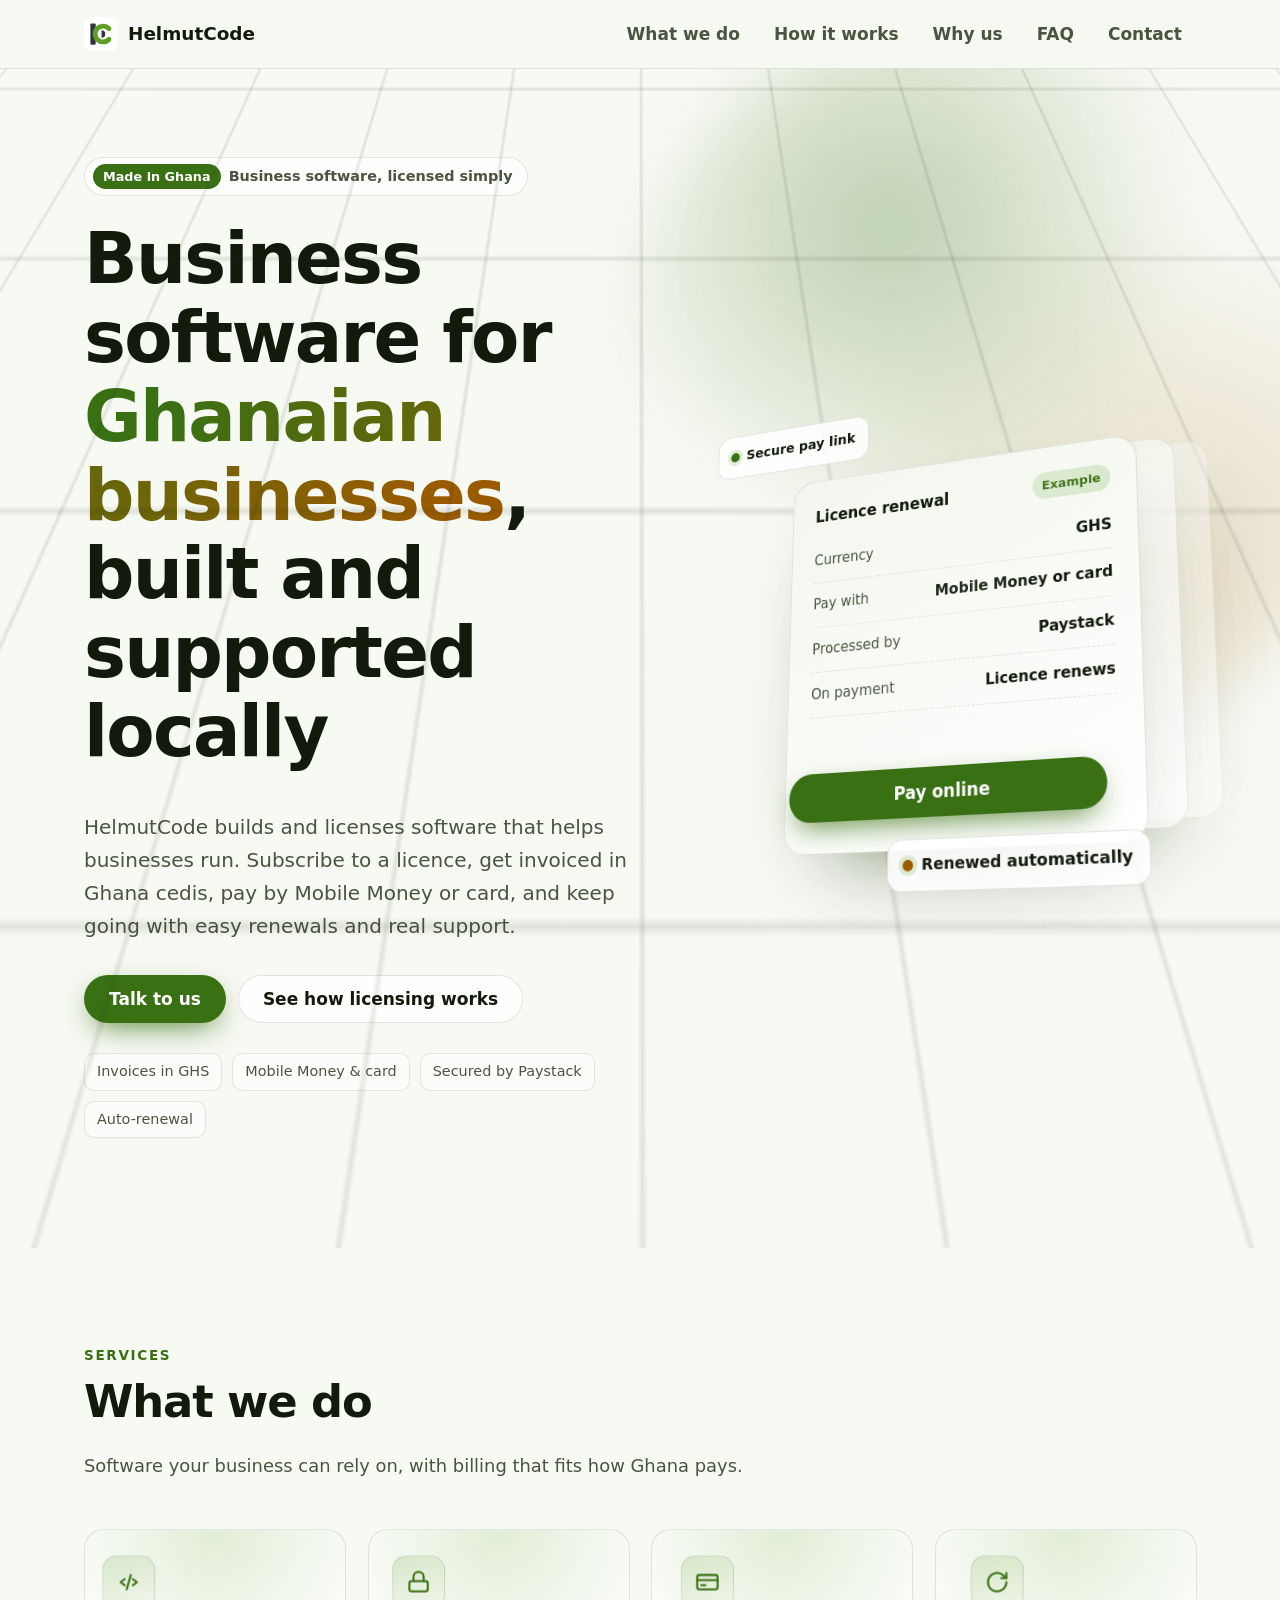
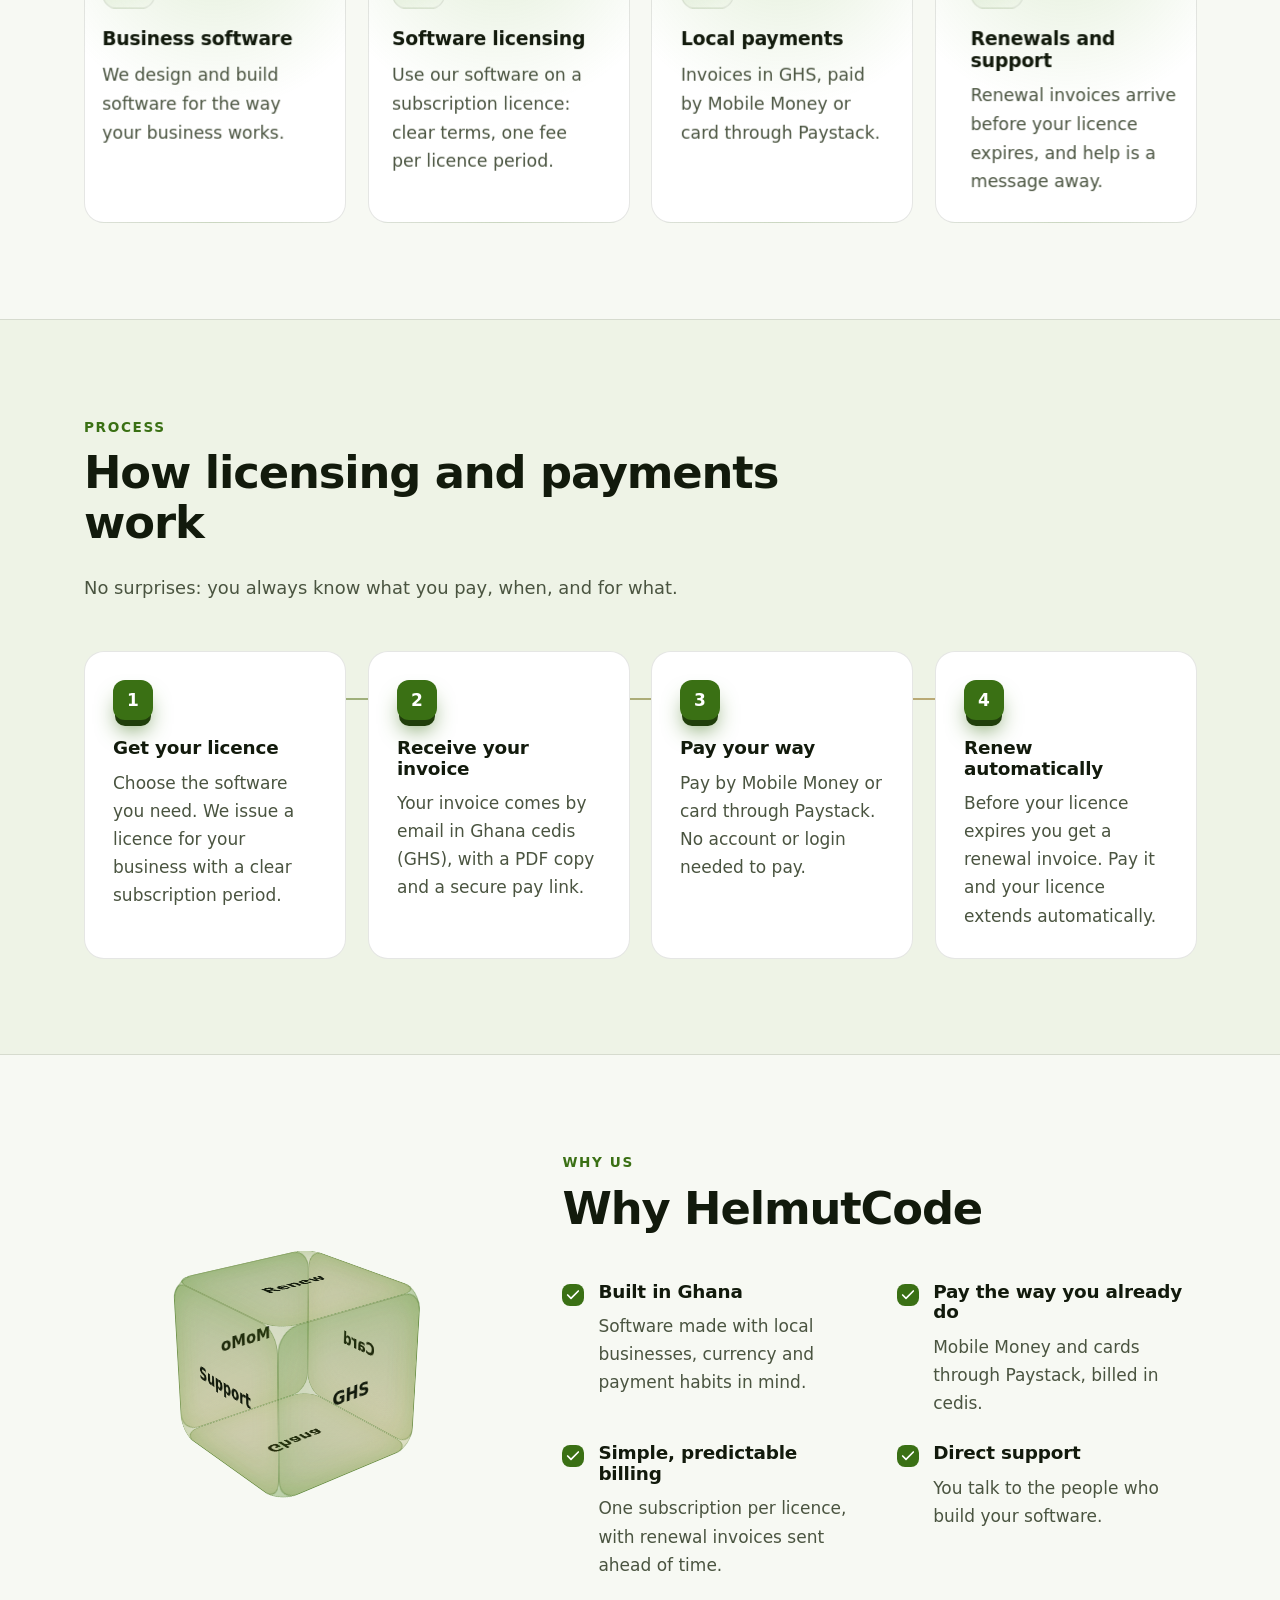
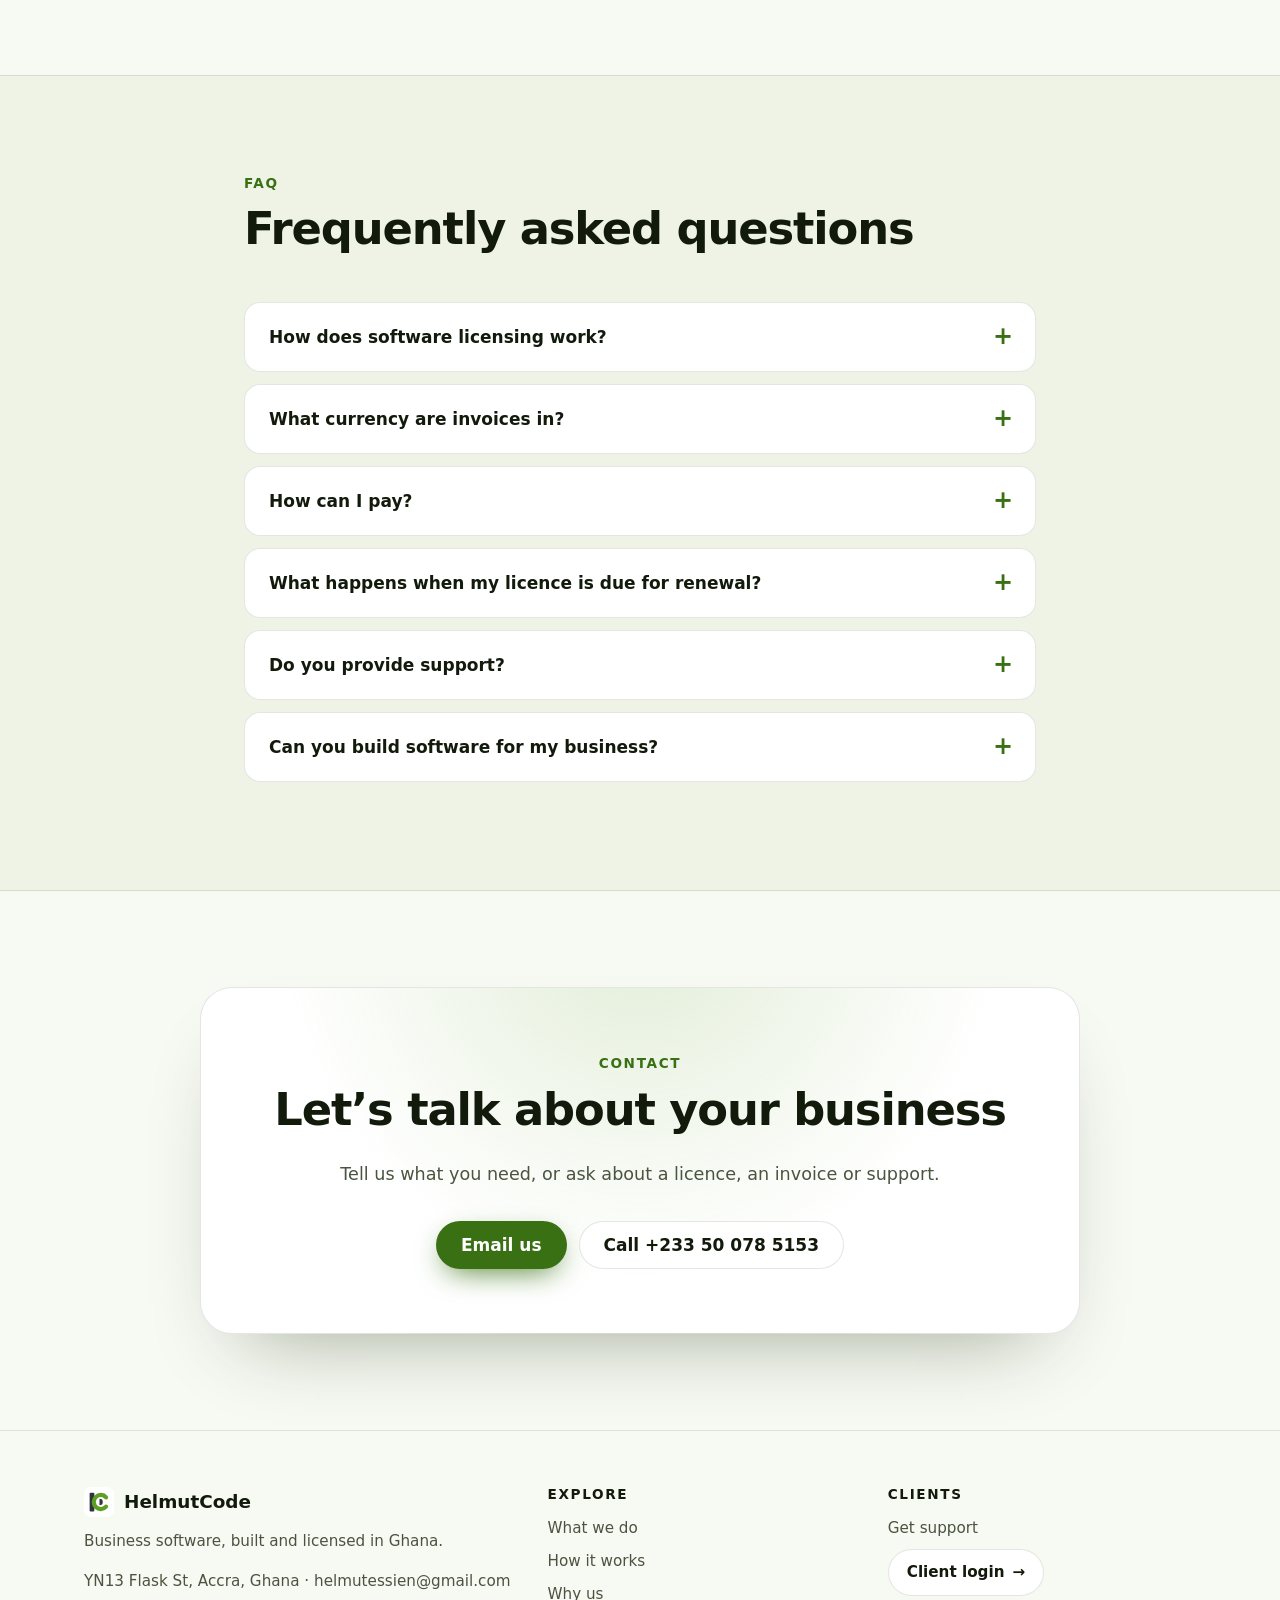
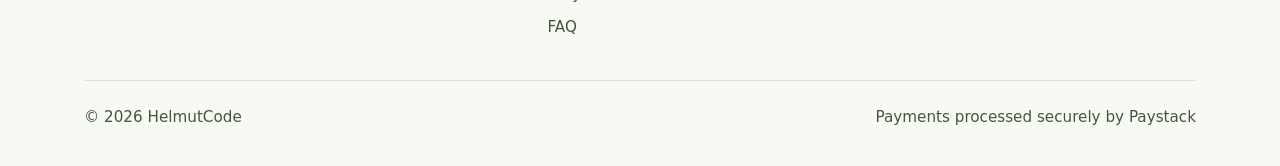
==== commit c5fbb729: "Landing page: fill in contact details (email, phone, address)" ====
--- a/Client/wwwroot/landing.html
+++ b/Client/wwwroot/landing.html
@@ -39,8 +39,8 @@
       "name": "HelmutCode",
       "url": "https://helmutcode.runasp.net/",
       "logo": "https://helmutcode.runasp.net/icon-512.png",
-      "email": "TODO-HELMUT-EMAIL@example.com",
-      "telephone": "+233-TODO-HELMUT-PHONE",
+      "email": "helmutessien@gmail.com",
+      "telephone": "+233500785153",
       "areaServed": { "@type": "Country", "name": "Ghana" }
     },
     {
@@ -51,16 +51,16 @@
       "url": "https://helmutcode.runasp.net/",
       "image": "https://helmutcode.runasp.net/og-image.png",
       "parentOrganization": { "@id": "https://helmutcode.runasp.net/#organization" },
-      "email": "TODO-HELMUT-EMAIL@example.com",
-      "telephone": "+233-TODO-HELMUT-PHONE",
+      "email": "helmutessien@gmail.com",
+      "telephone": "+233500785153",
       "currenciesAccepted": "GHS",
       "paymentAccepted": "Mobile Money, Credit Card, Debit Card",
       "areaServed": { "@type": "Country", "name": "Ghana" },
       "address": {
         "@type": "PostalAddress",
-        "streetAddress": "TODO-HELMUT-STREET",
-        "addressLocality": "TODO-HELMUT-CITY",
-        "addressRegion": "TODO-HELMUT-REGION",
+        "streetAddress": "YN13 Flask St",
+        "addressLocality": "Accra",
+        "addressRegion": "Greater Accra",
         "addressCountry": "GH"
       }
     },
@@ -353,9 +353,8 @@
         <h2 id="contact-title">Let’s talk about your business</h2>
         <p>Tell us what you need, or ask about a licence, an invoice or support.</p>
         <div class="cta">
-          <!-- TODO-HELMUT: replace the email and phone below (also in the footer and the JSON-LD in <head>). -->
-          <a class="btn btn-primary" href="mailto:TODO-HELMUT-EMAIL@example.com">Email us</a>
-          <a class="btn btn-ghost" href="tel:+233000000000">Call +233 TODO-HELMUT-PHONE</a>
+          <a class="btn btn-primary" href="mailto:helmutessien@gmail.com">Email us</a>
+          <a class="btn btn-ghost" href="tel:+233500785153">Call +233 50 078 5153</a>
         </div>
       </div>
     </div>
@@ -368,7 +367,7 @@
       <div>
         <a class="brand" href="/" aria-label="HelmutCode home"><svg width="30" height="30" viewBox="0 0 64 64" aria-hidden="true"><rect width="64" height="64" rx="14" fill="#fff"/><rect x="12" y="12" width="10" height="40" rx="2" fill="#2f353b"/><path d="M47 22a15 15 0 1 0 0 20" fill="none" stroke="#5c9f24" stroke-width="9" stroke-linecap="round"/><path d="M33 25v14a7 7 0 0 0 0-14z" fill="#2f353b"/></svg>HelmutCode</a>
         <p style="margin-top:12px">Business software, built and licensed in Ghana.</p>
-        <address><!-- TODO-HELMUT: city and region --> TODO-HELMUT-CITY, Ghana · <a href="mailto:TODO-HELMUT-EMAIL@example.com">TODO-HELMUT-EMAIL@example.com</a></address>
+        <address>YN13 Flask St, Accra, Ghana · <a href="mailto:helmutessien@gmail.com">helmutessien@gmail.com</a></address>
       </div>
       <nav aria-label="Footer">
         <h2>Explore</h2>
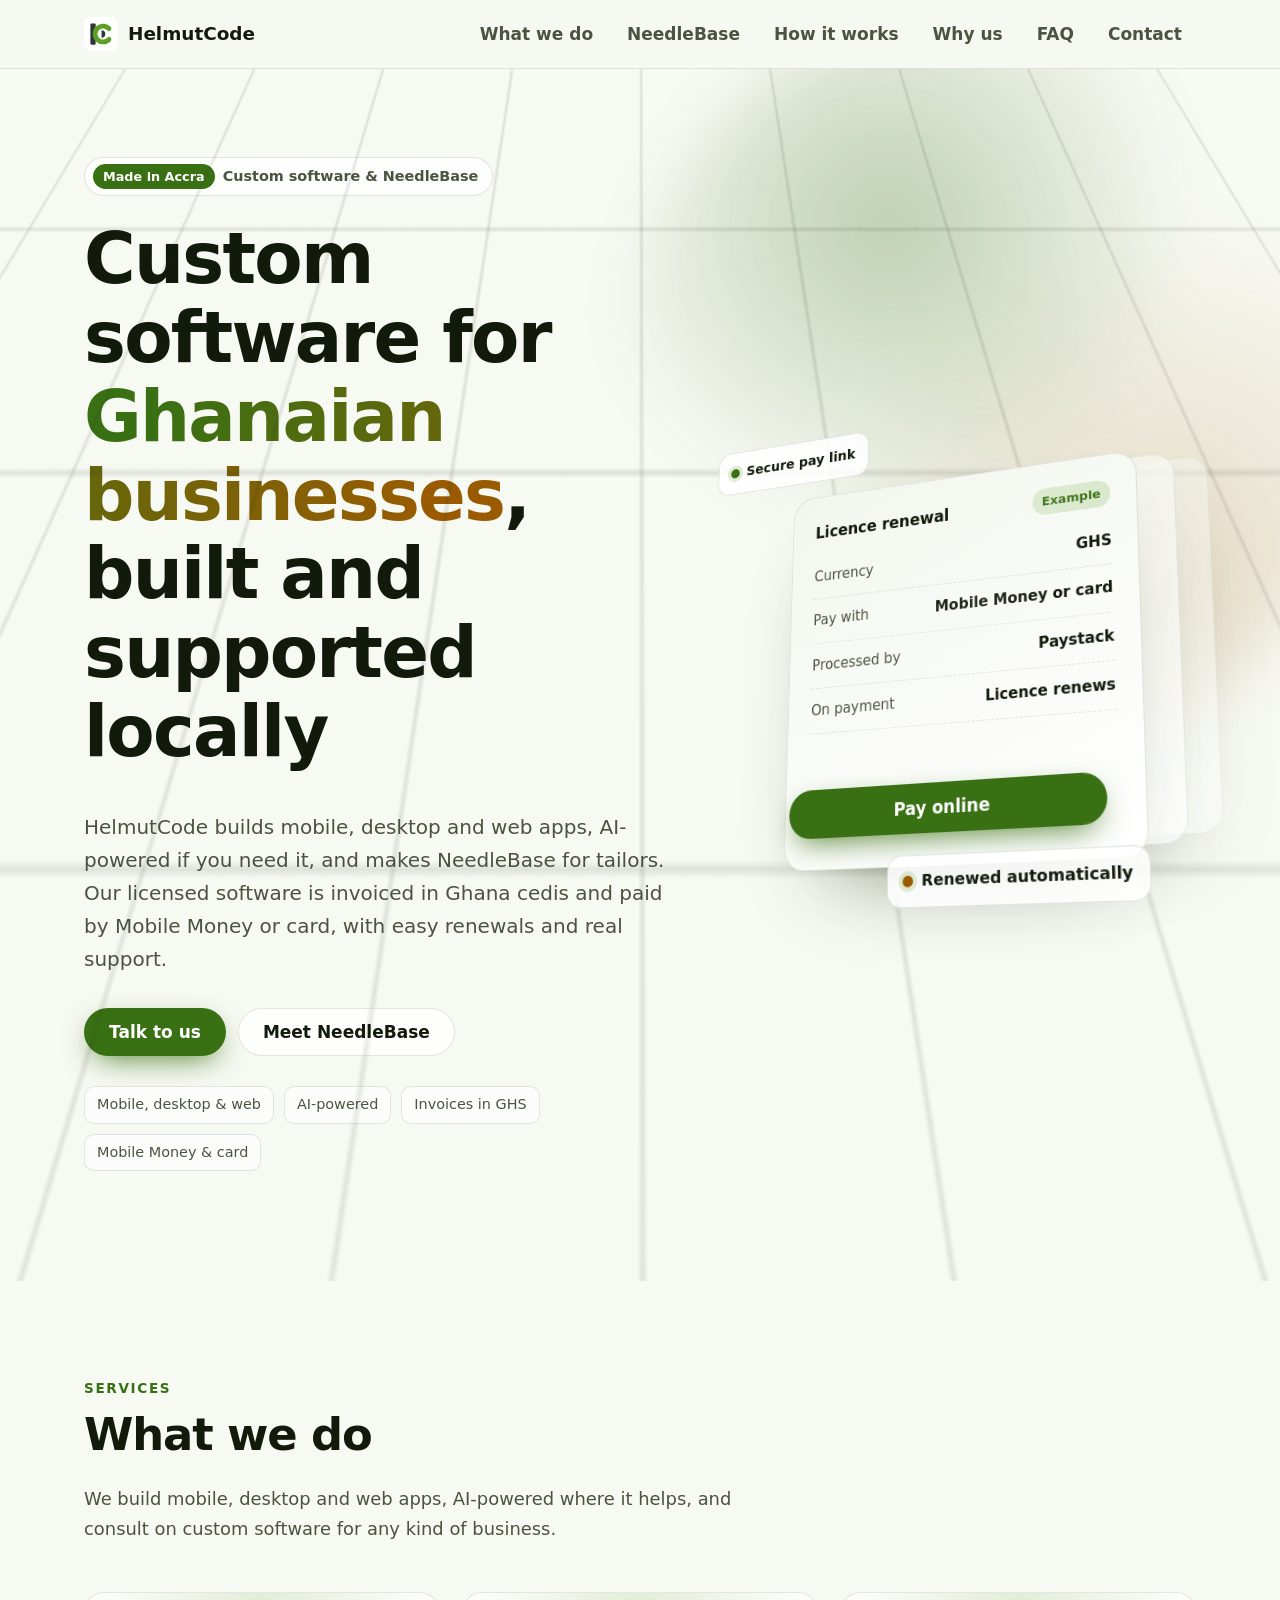
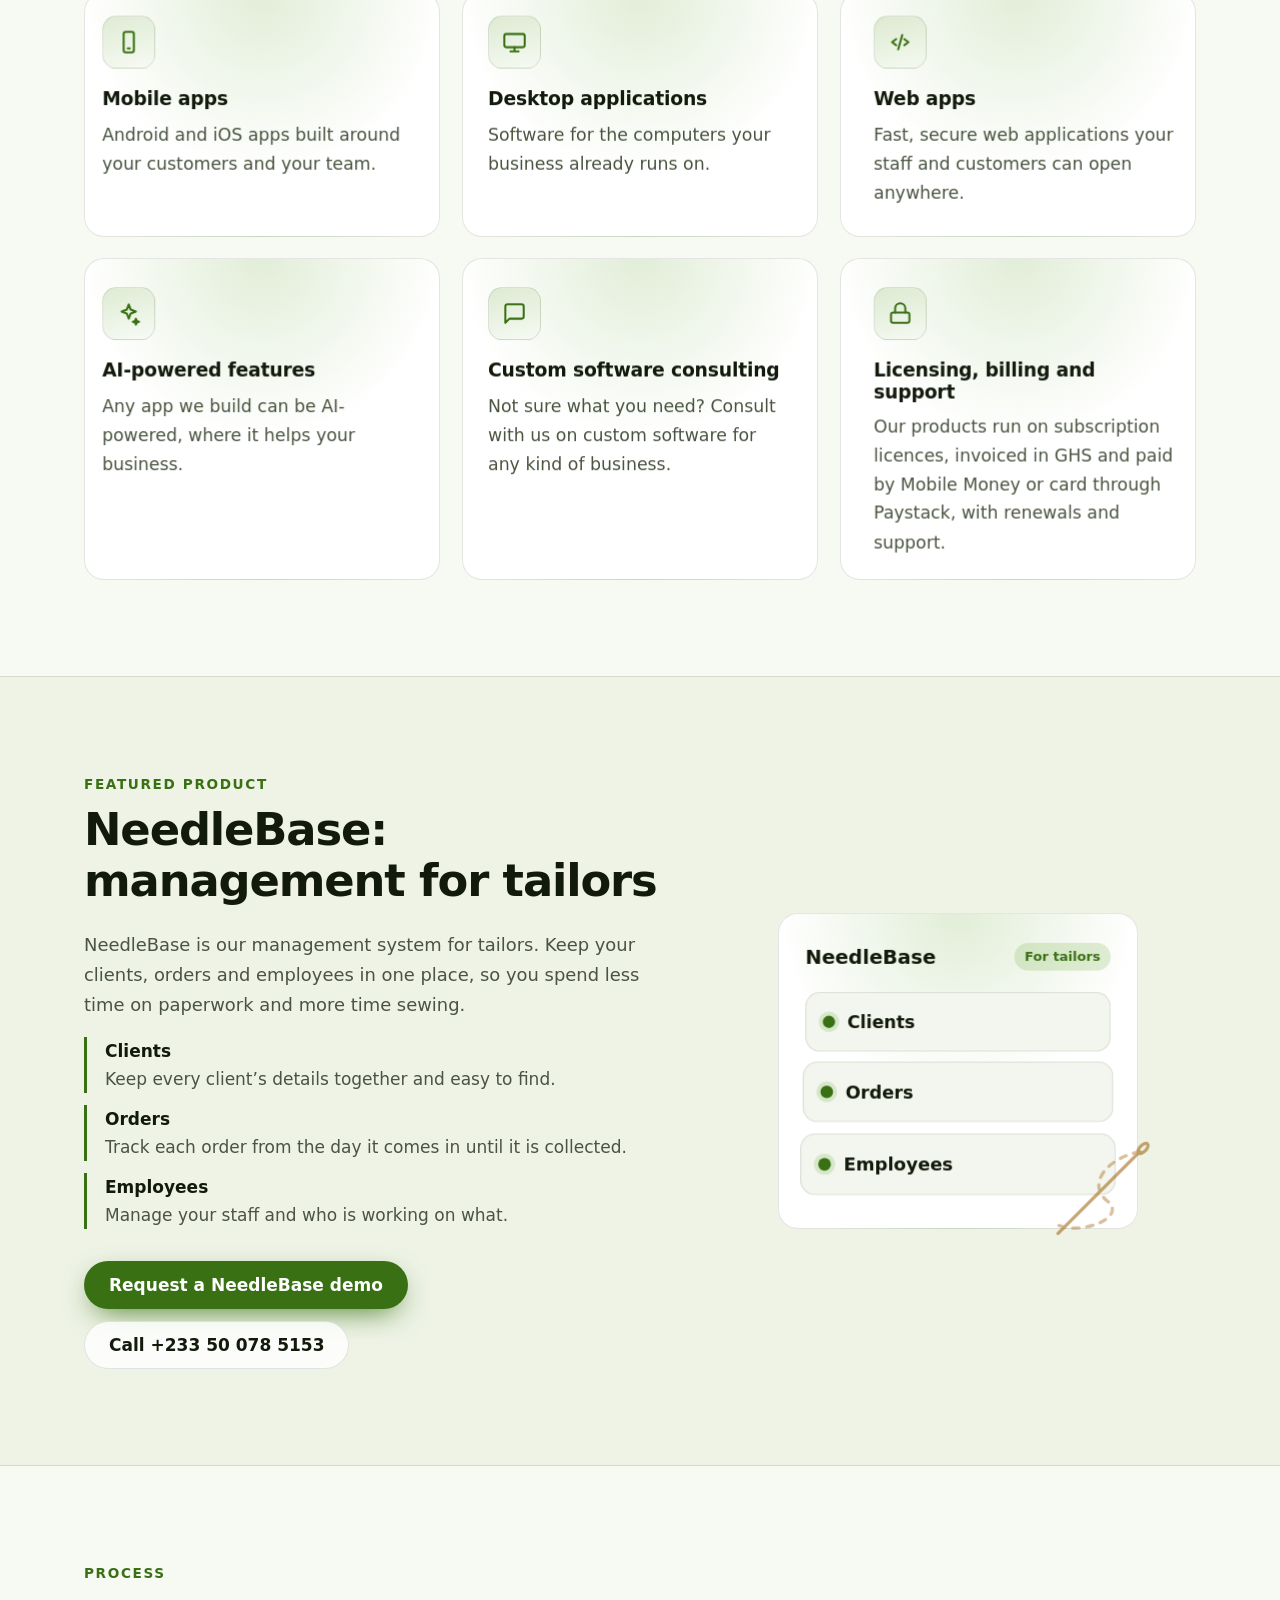
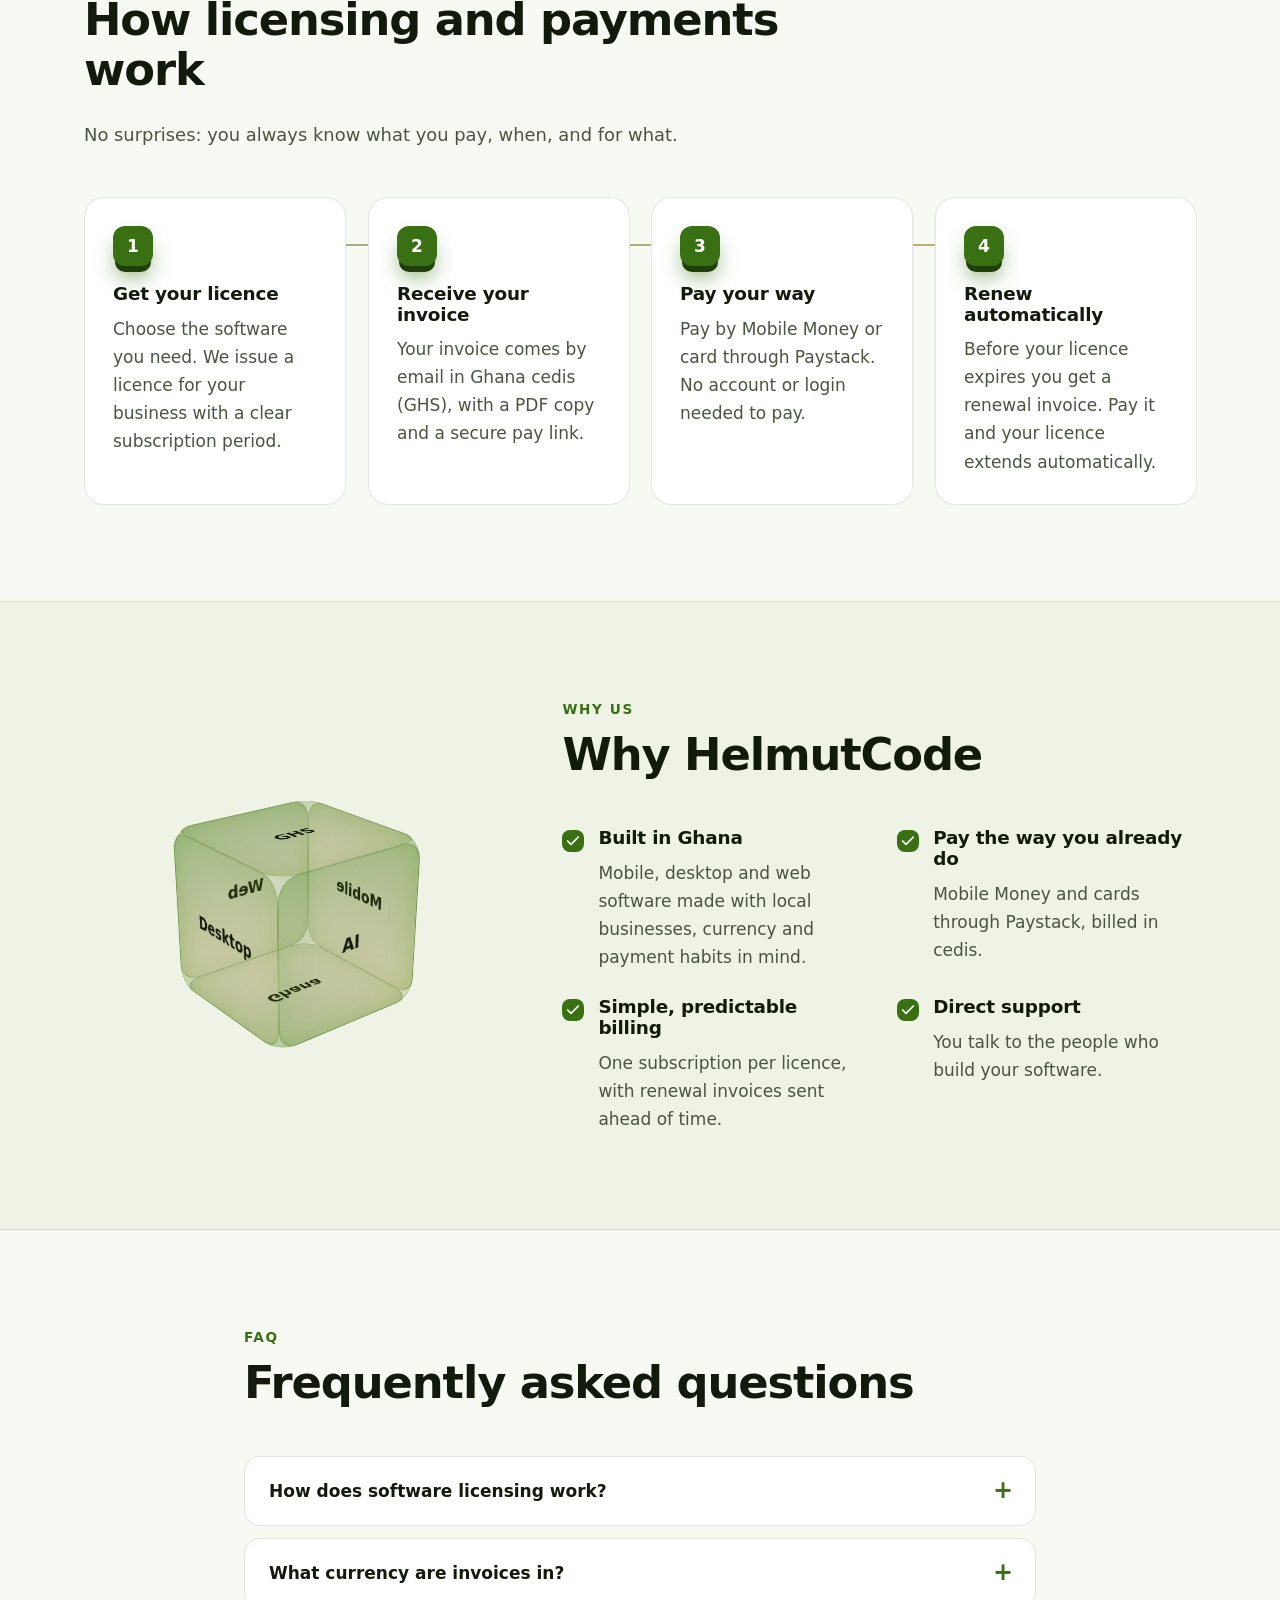
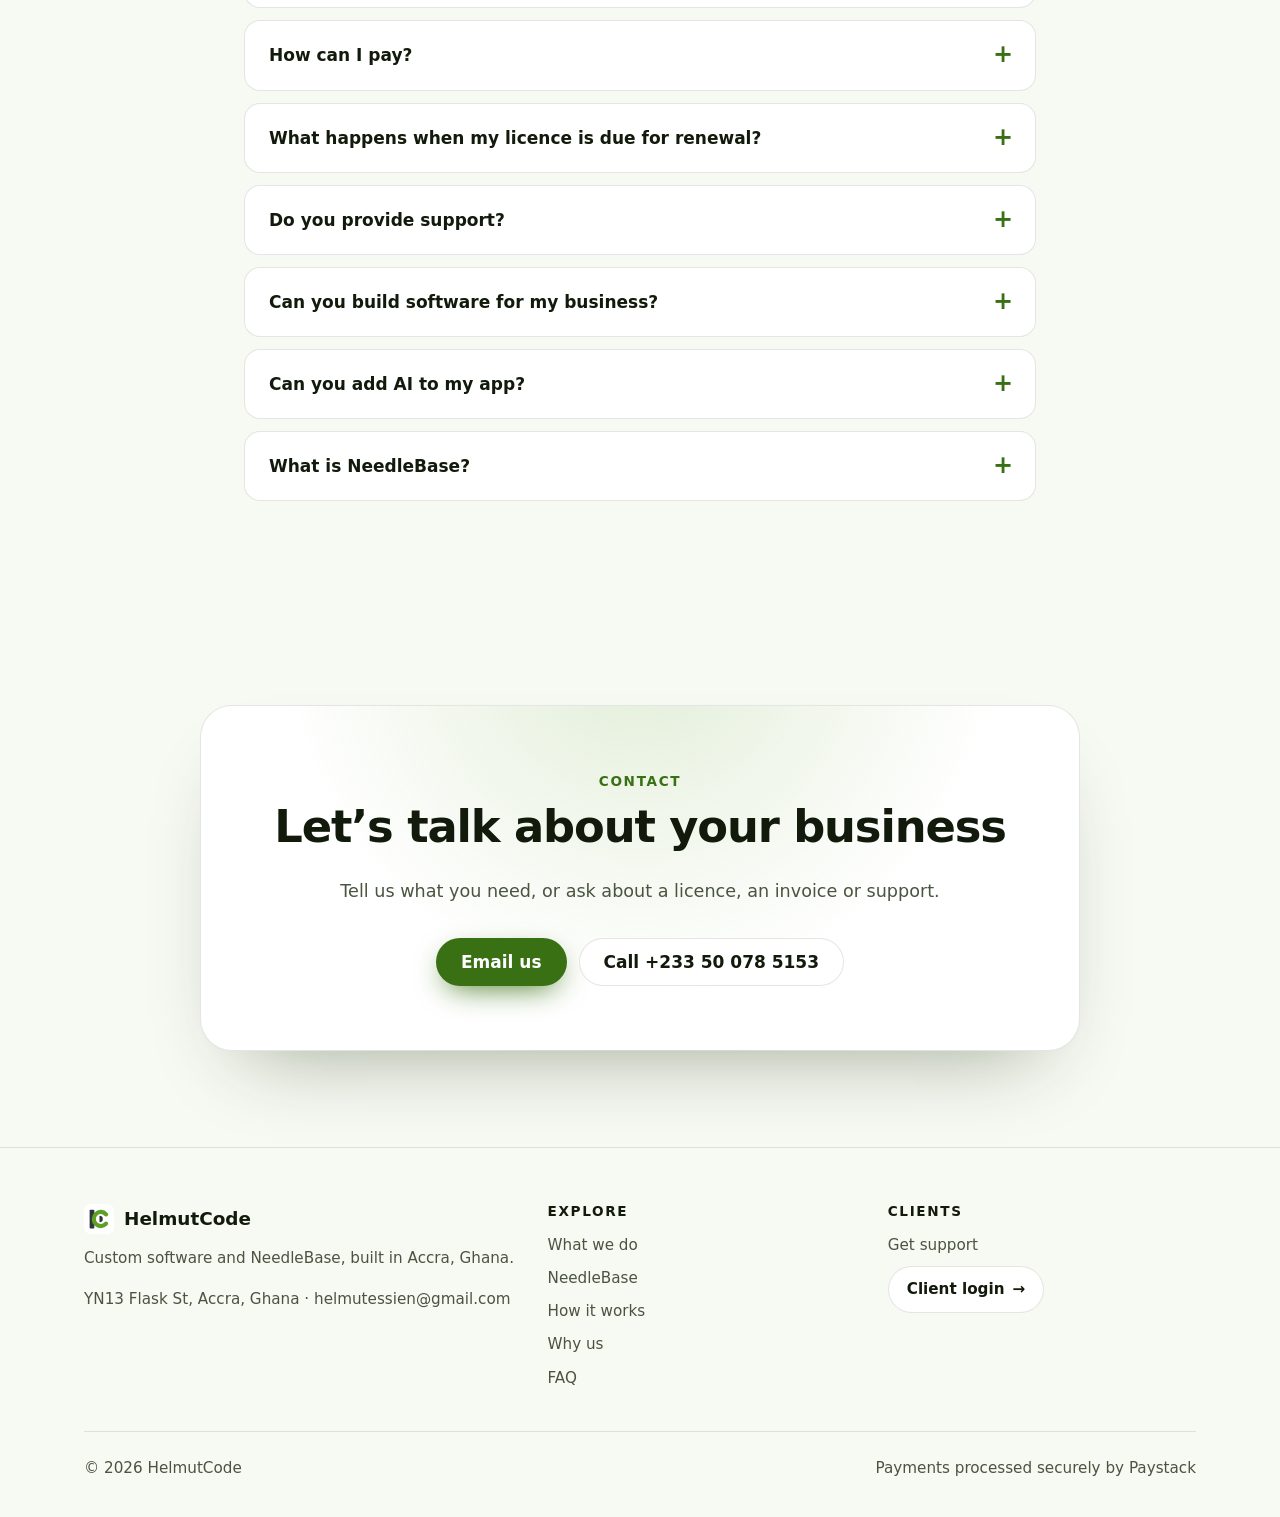
==== commit f378173f: "Landing: feature NeedleBase, custom mobile/desktop/web/AI services and consulting; SEO + JSON-LD ser" ====
--- a/Client/wwwroot/landing.html
+++ b/Client/wwwroot/landing.html
@@ -3,8 +3,8 @@
 <head>
 <meta charset="utf-8">
 <meta name="viewport" content="width=device-width, initial-scale=1">
-<title>HelmutCode | Business Software and Licensing in Ghana</title>
-<meta name="description" content="HelmutCode builds and licenses business software in Ghana. Subscription licences invoiced in Ghana cedis (GHS), paid by Mobile Money or card through Paystack, with renewals and support.">
+<title>HelmutCode | Custom Software and NeedleBase, Accra, Ghana</title>
+<meta name="description" content="Custom web, mobile and desktop apps, AI-powered if needed, built in Accra, Ghana. Makers of NeedleBase for tailors. Licences in GHS, paid by MoMo or card.">
 <link rel="canonical" href="https://helmutcode.runasp.net/">
 <meta name="robots" content="index, follow, max-image-preview:large">
 <meta name="theme-color" content="#10150c" media="(prefers-color-scheme: dark)">
@@ -14,15 +14,15 @@
 <meta property="og:site_name" content="HelmutCode">
 <meta property="og:locale" content="en_GH">
 <meta property="og:url" content="https://helmutcode.runasp.net/">
-<meta property="og:title" content="HelmutCode | Business Software and Licensing in Ghana">
-<meta property="og:description" content="Business software built in Ghana. Subscription licences in GHS, paid by Mobile Money or card, with renewals and support.">
+<meta property="og:title" content="HelmutCode | Custom Software and NeedleBase, Accra, Ghana">
+<meta property="og:description" content="Custom web, mobile and desktop apps, optionally AI-powered, built in Accra, Ghana. Makers of NeedleBase, the management system for tailors.">
 <meta property="og:image" content="https://helmutcode.runasp.net/og-image.png">
 <meta property="og:image:width" content="1200">
 <meta property="og:image:height" content="630">
 <meta property="og:image:alt" content="HelmutCode: business software built in Ghana">
 <meta name="twitter:card" content="summary_large_image">
-<meta name="twitter:title" content="HelmutCode | Business Software and Licensing in Ghana">
-<meta name="twitter:description" content="Business software built in Ghana. Subscription licences in GHS, paid by Mobile Money or card, with renewals and support.">
+<meta name="twitter:title" content="HelmutCode | Custom Software and NeedleBase, Accra, Ghana">
+<meta name="twitter:description" content="Custom web, mobile and desktop apps, optionally AI-powered, built in Accra, Ghana. Makers of NeedleBase, the management system for tailors.">
 <meta name="twitter:image" content="https://helmutcode.runasp.net/og-image.png">
 <meta name="twitter:image:alt" content="HelmutCode: business software built in Ghana">
 <link rel="icon" href="/favicon.ico" sizes="48x48">
@@ -47,7 +47,7 @@
       "@type": "ProfessionalService",
       "@id": "https://helmutcode.runasp.net/#business",
       "name": "HelmutCode",
-      "description": "Builds and licenses business software in Ghana. Subscription licences invoiced in GHS, paid by Mobile Money or card through Paystack, with renewals and support.",
+      "description": "Builds custom mobile, desktop and web applications, optionally AI-powered, and consults on custom software for any kind of business. Makers of NeedleBase. Software licences invoiced in GHS, paid by Mobile Money or card through Paystack.",
       "url": "https://helmutcode.runasp.net/",
       "image": "https://helmutcode.runasp.net/og-image.png",
       "parentOrganization": { "@id": "https://helmutcode.runasp.net/#organization" },
@@ -62,7 +62,28 @@
         "addressLocality": "Accra",
         "addressRegion": "Greater Accra",
         "addressCountry": "GH"
+      },
+      "hasOfferCatalog": {
+        "@type": "OfferCatalog",
+        "name": "Software development services",
+        "itemListElement": [
+          { "@type": "Offer", "itemOffered": { "@type": "Service", "name": "Mobile app development", "description": "Custom mobile apps, optionally AI-powered.", "provider": { "@id": "https://helmutcode.runasp.net/#business" }, "areaServed": { "@type": "Country", "name": "Ghana" } } },
+          { "@type": "Offer", "itemOffered": { "@type": "Service", "name": "Desktop application development", "description": "Custom desktop applications, optionally AI-powered.", "provider": { "@id": "https://helmutcode.runasp.net/#business" }, "areaServed": { "@type": "Country", "name": "Ghana" } } },
+          { "@type": "Offer", "itemOffered": { "@type": "Service", "name": "Web app development", "description": "Custom web applications, optionally AI-powered.", "provider": { "@id": "https://helmutcode.runasp.net/#business" }, "areaServed": { "@type": "Country", "name": "Ghana" } } },
+          { "@type": "Offer", "itemOffered": { "@type": "Service", "name": "Custom software consulting", "description": "Consulting on custom software for any kind of business.", "provider": { "@id": "https://helmutcode.runasp.net/#business" }, "areaServed": { "@type": "Country", "name": "Ghana" } } },
+          { "@type": "Offer", "itemOffered": { "@id": "https://helmutcode.runasp.net/#needlebase" } }
+        ]
       }
+    },
+    {
+      "@type": "SoftwareApplication",
+      "@id": "https://helmutcode.runasp.net/#needlebase",
+      "name": "NeedleBase",
+      "applicationCategory": "BusinessApplication",
+      "description": "A management system for tailors to manage their clients, orders and employees.",
+      "url": "https://helmutcode.runasp.net/#needlebase",
+      "publisher": { "@id": "https://helmutcode.runasp.net/#organization" },
+      "audience": { "@type": "BusinessAudience", "audienceType": "Tailors" }
     },
     {
       "@type": "FAQPage",
@@ -79,7 +100,11 @@
         { "@type": "Question", "name": "Do you provide support?",
           "acceptedAnswer": { "@type": "Answer", "text": "Yes. Customers with an active licence can contact us for support." } },
         { "@type": "Question", "name": "Can you build software for my business?",
-          "acceptedAnswer": { "@type": "Answer", "text": "Yes. Get in touch and tell us what your business needs." } }
+          "acceptedAnswer": { "@type": "Answer", "text": "Yes. We build custom mobile apps, desktop applications and web apps for any kind of business. Get in touch and tell us what your business needs." } },
+        { "@type": "Question", "name": "Can you add AI to my app?",
+          "acceptedAnswer": { "@type": "Answer", "text": "Yes. Any app we build can be AI-powered if it suits your business. We can also consult with you before you decide." } },
+        { "@type": "Question", "name": "What is NeedleBase?",
+          "acceptedAnswer": { "@type": "Answer", "text": "NeedleBase is our management system for tailors. It helps you manage your clients, orders and employees in one place." } }
       ]
     }
   ]
@@ -177,6 +202,21 @@
 .why li{display:flex;gap:14px}
 .why svg{flex:none;color:var(--brand-ink);background:var(--brand);border-radius:8px;padding:3px;margin-top:2px}
 .why p{color:var(--muted);margin:0}
+.grid-3{grid-template-columns:repeat(auto-fit,minmax(300px,1fr))}
+/* NeedleBase feature */
+.nb-wrap{display:grid;grid-template-columns:1.1fr .9fr;gap:56px;align-items:center}
+.nb-lead{color:var(--muted);font-size:1.12rem}
+.nb-list{list-style:none;padding:0;margin:0 0 28px;display:grid;gap:12px}
+.nb-list li{color:var(--muted);padding-left:18px;border-left:3px solid var(--brand)}
+.nb-list strong{display:block;color:var(--text)}
+.nb-stage{perspective:1000px;display:grid;place-items:center}
+.nb-card{width:min(360px,100%);padding:30px}
+.nb-head{display:flex;justify-content:space-between;align-items:center;margin-bottom:18px;font-size:1.2rem}
+.nb-row{display:flex;align-items:center;gap:12px;padding:14px 16px;margin-bottom:10px;border:1px solid var(--line);border-radius:14px;background:var(--card2);font-weight:700}
+.nb-row i{width:12px;height:12px;border-radius:50%;background:var(--brand);box-shadow:0 0 0 4px var(--glow)}
+.nb-row:nth-child(3){transform:translateZ(40px)}.nb-row:nth-child(4){transform:translateZ(56px)}
+.nb-needle{position:absolute;right:-14px;bottom:-14px;color:var(--brand2);opacity:.55;transform:translateZ(70px)}
+@media (max-width:960px){.nb-wrap{grid-template-columns:1fr;gap:36px}}
 /* FAQ */
 .faq{max-width:840px}
 details{background:var(--card);border:1px solid var(--line);border-radius:16px;margin-bottom:12px;transition:border-color .2s}
@@ -219,6 +259,7 @@
     </a>
     <ul>
       <li><a href="#services">What we do</a></li>
+      <li><a href="#needlebase">NeedleBase</a></li>
       <li><a href="#how">How it works</a></li>
       <li><a href="#why">Why us</a></li>
       <li><a href="#faq">FAQ</a></li>
@@ -234,15 +275,15 @@
     <canvas id="scene" aria-hidden="true" role="presentation"></canvas>
     <div class="wrap">
       <div>
-        <p class="eyebrow"><b>Made in Ghana</b> Business software, licensed simply</p>
-        <h1 id="hero-title">Business software for <span class="grad">Ghanaian businesses</span>, built and supported locally</h1>
-        <p class="lead">HelmutCode builds and licenses software that helps businesses run. Subscribe to a licence, get invoiced in Ghana cedis, pay by Mobile Money or card, and keep going with easy renewals and real support.</p>
+        <p class="eyebrow"><b>Made in Accra</b> Custom software &amp; NeedleBase</p>
+        <h1 id="hero-title">Custom software for <span class="grad">Ghanaian businesses</span>, built and supported locally</h1>
+        <p class="lead">HelmutCode builds mobile, desktop and web apps, AI-powered if you need it, and makes NeedleBase for tailors. Our licensed software is invoiced in Ghana cedis and paid by Mobile Money or card, with easy renewals and real support.</p>
         <div class="cta">
           <a class="btn btn-primary" href="#contact">Talk to us</a>
-          <a class="btn btn-ghost" href="#how">See how licensing works</a>
+          <a class="btn btn-ghost" href="#needlebase">Meet NeedleBase</a>
         </div>
         <ul class="chips" aria-label="Highlights">
-          <li>Invoices in GHS</li><li>Mobile Money &amp; card</li><li>Secured by Paystack</li><li>Auto-renewal</li>
+          <li>Mobile, desktop &amp; web</li><li>AI-powered</li><li>Invoices in GHS</li><li>Mobile Money &amp; card</li>
         </ul>
       </div>
       <div class="stage" aria-hidden="true">
@@ -269,35 +310,72 @@
       <div class="sec-head reveal">
         <span class="kicker">Services</span>
         <h2 id="services-title">What we do</h2>
-        <p>Software your business can rely on, with billing that fits how Ghana pays.</p>
-      </div>
-      <div class="grid">
+        <p>We build mobile, desktop and web apps, AI-powered where it helps, and consult on custom software for any kind of business.</p>
+      </div>
+      <div class="grid grid-3">
+        <article class="card tilt reveal">
+          <div class="ico"><svg width="24" height="24" viewBox="0 0 24 24" fill="none" stroke="currentColor" stroke-width="2" stroke-linecap="round" stroke-linejoin="round" aria-hidden="true"><rect x="7" y="2" width="10" height="20" rx="2"/><path d="M11 18h2"/></svg></div>
+          <h3>Mobile apps</h3>
+          <p>Android and iOS apps built around your customers and your team.</p>
+        </article>
+        <article class="card tilt reveal">
+          <div class="ico"><svg width="24" height="24" viewBox="0 0 24 24" fill="none" stroke="currentColor" stroke-width="2" stroke-linecap="round" stroke-linejoin="round" aria-hidden="true"><rect x="2" y="4" width="20" height="13" rx="2"/><path d="M8 21h8M12 17v4"/></svg></div>
+          <h3>Desktop applications</h3>
+          <p>Software for the computers your business already runs on.</p>
+        </article>
         <article class="card tilt reveal">
           <div class="ico"><svg width="24" height="24" viewBox="0 0 24 24" fill="none" stroke="currentColor" stroke-width="2" stroke-linecap="round" stroke-linejoin="round" aria-hidden="true"><path d="m8 9-4 3 4 3M16 9l4 3-4 3M14 5l-4 14"/></svg></div>
-          <h3>Business software</h3>
-          <p>We design and build software for the way your business works.</p>
-          <!-- TODO-HELMUT: name your products here, e.g. "<strong>Product name</strong>: one line on what it does". -->
+          <h3>Web apps</h3>
+          <p>Fast, secure web applications your staff and customers can open anywhere.</p>
+        </article>
+        <article class="card tilt reveal">
+          <div class="ico"><svg width="24" height="24" viewBox="0 0 24 24" fill="none" stroke="currentColor" stroke-width="2" stroke-linecap="round" stroke-linejoin="round" aria-hidden="true"><path d="M12 3l1.9 5.1L19 10l-5.1 1.9L12 17l-1.9-5.1L5 10l5.1-1.9z"/><path d="M19 17l.8 2.2L22 20l-2.2.8L19 23l-.8-2.2L16 20l2.2-.8z"/></svg></div>
+          <h3>AI-powered features</h3>
+          <p>Any app we build can be AI-powered, where it helps your business.</p>
+        </article>
+        <article class="card tilt reveal">
+          <div class="ico"><svg width="24" height="24" viewBox="0 0 24 24" fill="none" stroke="currentColor" stroke-width="2" stroke-linecap="round" stroke-linejoin="round" aria-hidden="true"><path d="M21 15a2 2 0 0 1-2 2H7l-4 4V5a2 2 0 0 1 2-2h14a2 2 0 0 1 2 2z"/></svg></div>
+          <h3>Custom software consulting</h3>
+          <p>Not sure what you need? Consult with us on custom software for any kind of business.</p>
         </article>
         <article class="card tilt reveal">
           <div class="ico"><svg width="24" height="24" viewBox="0 0 24 24" fill="none" stroke="currentColor" stroke-width="2" stroke-linecap="round" stroke-linejoin="round" aria-hidden="true"><rect x="3" y="11" width="18" height="10" rx="2"/><path d="M7 11V7a5 5 0 0 1 10 0v4"/></svg></div>
-          <h3>Software licensing</h3>
-          <p>Use our software on a subscription licence: clear terms, one fee per licence period.</p>
-        </article>
-        <article class="card tilt reveal">
-          <div class="ico"><svg width="24" height="24" viewBox="0 0 24 24" fill="none" stroke="currentColor" stroke-width="2" stroke-linecap="round" stroke-linejoin="round" aria-hidden="true"><rect x="2" y="5" width="20" height="14" rx="2"/><path d="M2 10h20M6 15h4"/></svg></div>
-          <h3>Local payments</h3>
-          <p>Invoices in GHS, paid by Mobile Money or card through Paystack.</p>
-        </article>
-        <article class="card tilt reveal">
-          <div class="ico"><svg width="24" height="24" viewBox="0 0 24 24" fill="none" stroke="currentColor" stroke-width="2" stroke-linecap="round" stroke-linejoin="round" aria-hidden="true"><path d="M21 12a9 9 0 1 1-3-6.7L21 8"/><path d="M21 3v5h-5"/></svg></div>
-          <h3>Renewals and support</h3>
-          <p>Renewal invoices arrive before your licence expires, and help is a message away.</p>
-        </article>
-      </div>
-    </div>
-  </section>
-
-  <section id="how" class="alt" aria-labelledby="how-title">
+          <h3>Licensing, billing and support</h3>
+          <p>Our products run on subscription licences, invoiced in GHS and paid by Mobile Money or card through Paystack, with renewals and support.</p>
+        </article>
+      </div>
+    </div>
+  </section>
+
+  <section id="needlebase" class="alt" aria-labelledby="nb-title">
+    <div class="wrap nb-wrap">
+      <div class="reveal">
+        <span class="kicker">Featured product</span>
+        <h2 id="nb-title">NeedleBase: management for tailors</h2>
+        <p class="nb-lead">NeedleBase is our management system for tailors. Keep your clients, orders and employees in one place, so you spend less time on paperwork and more time sewing.</p>
+        <ul class="nb-list">
+          <li><strong>Clients</strong> Keep every client’s details together and easy to find.</li>
+          <li><strong>Orders</strong> Track each order from the day it comes in until it is collected.</li>
+          <li><strong>Employees</strong> Manage your staff and who is working on what.</li>
+        </ul>
+        <div class="cta">
+          <a class="btn btn-primary" href="mailto:helmutessien@gmail.com?subject=NeedleBase%20demo">Request a NeedleBase demo</a>
+          <a class="btn btn-ghost" href="tel:+233500785153">Call +233 50 078 5153</a>
+        </div>
+      </div>
+      <div class="nb-stage" aria-hidden="true">
+        <div class="card tilt nb-card">
+          <div class="nb-head"><strong>NeedleBase</strong><span class="pill">For tailors</span></div>
+          <div class="nb-row"><i></i><span>Clients</span></div>
+          <div class="nb-row"><i></i><span>Orders</span></div>
+          <div class="nb-row"><i></i><span>Employees</span></div>
+          <svg class="nb-needle" width="120" height="120" viewBox="0 0 120 120" fill="none" stroke="currentColor" stroke-width="3" stroke-linecap="round"><path d="M20 100 96 24"/><ellipse cx="99" cy="21" rx="6" ry="3" transform="rotate(-45 99 21)"/><path d="M96 24c-30 6-50 30-30 46s-30 34-50 20" stroke-dasharray="6 7" opacity=".7"/></svg>
+        </div>
+      </div>
+    </div>
+  </section>
+
+  <section id="how" aria-labelledby="how-title">
     <div class="wrap">
       <div class="sec-head reveal">
         <span class="kicker">Process</span>
@@ -313,10 +391,10 @@
     </div>
   </section>
 
-  <section id="why" aria-labelledby="why-title">
+  <section id="why" class="alt" aria-labelledby="why-title">
     <div class="wrap why-wrap">
       <div class="cube-stage" aria-hidden="true">
-        <div class="cube"><div class="c1">GHS</div><div class="c2">MoMo</div><div class="c3">Card</div><div class="c4">Support</div><div class="c5">Renew</div><div class="c6">Ghana</div></div>
+        <div class="cube"><div class="c1">AI</div><div class="c2">Web</div><div class="c3">Mobile</div><div class="c4">Desktop</div><div class="c5">GHS</div><div class="c6">Ghana</div></div>
       </div>
       <div>
         <div class="sec-head reveal">
@@ -324,7 +402,7 @@
           <h2 id="why-title">Why HelmutCode</h2>
         </div>
         <ul class="why">
-          <li class="reveal"><svg width="22" height="22" viewBox="0 0 24 24" fill="none" stroke="currentColor" stroke-width="2.5" stroke-linecap="round" stroke-linejoin="round" aria-hidden="true"><path d="M20 6 9 17l-5-5"/></svg><div><h3>Built in Ghana</h3><p>Software made with local businesses, currency and payment habits in mind.</p></div></li>
+          <li class="reveal"><svg width="22" height="22" viewBox="0 0 24 24" fill="none" stroke="currentColor" stroke-width="2.5" stroke-linecap="round" stroke-linejoin="round" aria-hidden="true"><path d="M20 6 9 17l-5-5"/></svg><div><h3>Built in Ghana</h3><p>Mobile, desktop and web software made with local businesses, currency and payment habits in mind.</p></div></li>
           <li class="reveal"><svg width="22" height="22" viewBox="0 0 24 24" fill="none" stroke="currentColor" stroke-width="2.5" stroke-linecap="round" stroke-linejoin="round" aria-hidden="true"><path d="M20 6 9 17l-5-5"/></svg><div><h3>Pay the way you already do</h3><p>Mobile Money and cards through Paystack, billed in cedis.</p></div></li>
           <li class="reveal"><svg width="22" height="22" viewBox="0 0 24 24" fill="none" stroke="currentColor" stroke-width="2.5" stroke-linecap="round" stroke-linejoin="round" aria-hidden="true"><path d="M20 6 9 17l-5-5"/></svg><div><h3>Simple, predictable billing</h3><p>One subscription per licence, with renewal invoices sent ahead of time.</p></div></li>
           <li class="reveal"><svg width="22" height="22" viewBox="0 0 24 24" fill="none" stroke="currentColor" stroke-width="2.5" stroke-linecap="round" stroke-linejoin="round" aria-hidden="true"><path d="M20 6 9 17l-5-5"/></svg><div><h3>Direct support</h3><p>You talk to the people who build your software.</p></div></li>
@@ -333,7 +411,7 @@
     </div>
   </section>
 
-  <section id="faq" class="alt" aria-labelledby="faq-title">
+  <section id="faq" aria-labelledby="faq-title">
     <div class="wrap faq">
       <div class="sec-head reveal"><span class="kicker">FAQ</span><h2 id="faq-title">Frequently asked questions</h2></div>
       <!-- Keep these answers identical to the FAQPage JSON-LD in <head>. -->
@@ -342,7 +420,9 @@
       <details><summary>How can I pay?</summary><p>Pay by Mobile Money or by card through Paystack. Each invoice email includes a secure pay link, so you do not need an account to pay.</p></details>
       <details><summary>What happens when my licence is due for renewal?</summary><p>A renewal invoice is emailed before your licence expires. Once it is paid, your licence is renewed automatically for the next period.</p></details>
       <details><summary>Do you provide support?</summary><p>Yes. Customers with an active licence can contact us for support.</p></details>
-      <details><summary>Can you build software for my business?</summary><p>Yes. Get in touch and tell us what your business needs.</p></details>
+      <details><summary>Can you build software for my business?</summary><p>Yes. We build custom mobile apps, desktop applications and web apps for any kind of business. Get in touch and tell us what your business needs.</p></details>
+      <details><summary>Can you add AI to my app?</summary><p>Yes. Any app we build can be AI-powered if it suits your business. We can also consult with you before you decide.</p></details>
+      <details><summary>What is NeedleBase?</summary><p>NeedleBase is our management system for tailors. It helps you manage your clients, orders and employees in one place.</p></details>
     </div>
   </section>
 
@@ -366,12 +446,12 @@
     <div class="foot">
       <div>
         <a class="brand" href="/" aria-label="HelmutCode home"><svg width="30" height="30" viewBox="0 0 64 64" aria-hidden="true"><rect width="64" height="64" rx="14" fill="#fff"/><rect x="12" y="12" width="10" height="40" rx="2" fill="#2f353b"/><path d="M47 22a15 15 0 1 0 0 20" fill="none" stroke="#5c9f24" stroke-width="9" stroke-linecap="round"/><path d="M33 25v14a7 7 0 0 0 0-14z" fill="#2f353b"/></svg>HelmutCode</a>
-        <p style="margin-top:12px">Business software, built and licensed in Ghana.</p>
+        <p style="margin-top:12px">Custom software and NeedleBase, built in Accra, Ghana.</p>
         <address>YN13 Flask St, Accra, Ghana · <a href="mailto:helmutessien@gmail.com">helmutessien@gmail.com</a></address>
       </div>
       <nav aria-label="Footer">
         <h2>Explore</h2>
-        <ul><li><a href="#services">What we do</a></li><li><a href="#how">How it works</a></li><li><a href="#why">Why us</a></li><li><a href="#faq">FAQ</a></li></ul>
+        <ul><li><a href="#services">What we do</a></li><li><a href="#needlebase">NeedleBase</a></li><li><a href="#how">How it works</a></li><li><a href="#why">Why us</a></li><li><a href="#faq">FAQ</a></li></ul>
       </nav>
       <div>
         <h2>Clients</h2>
